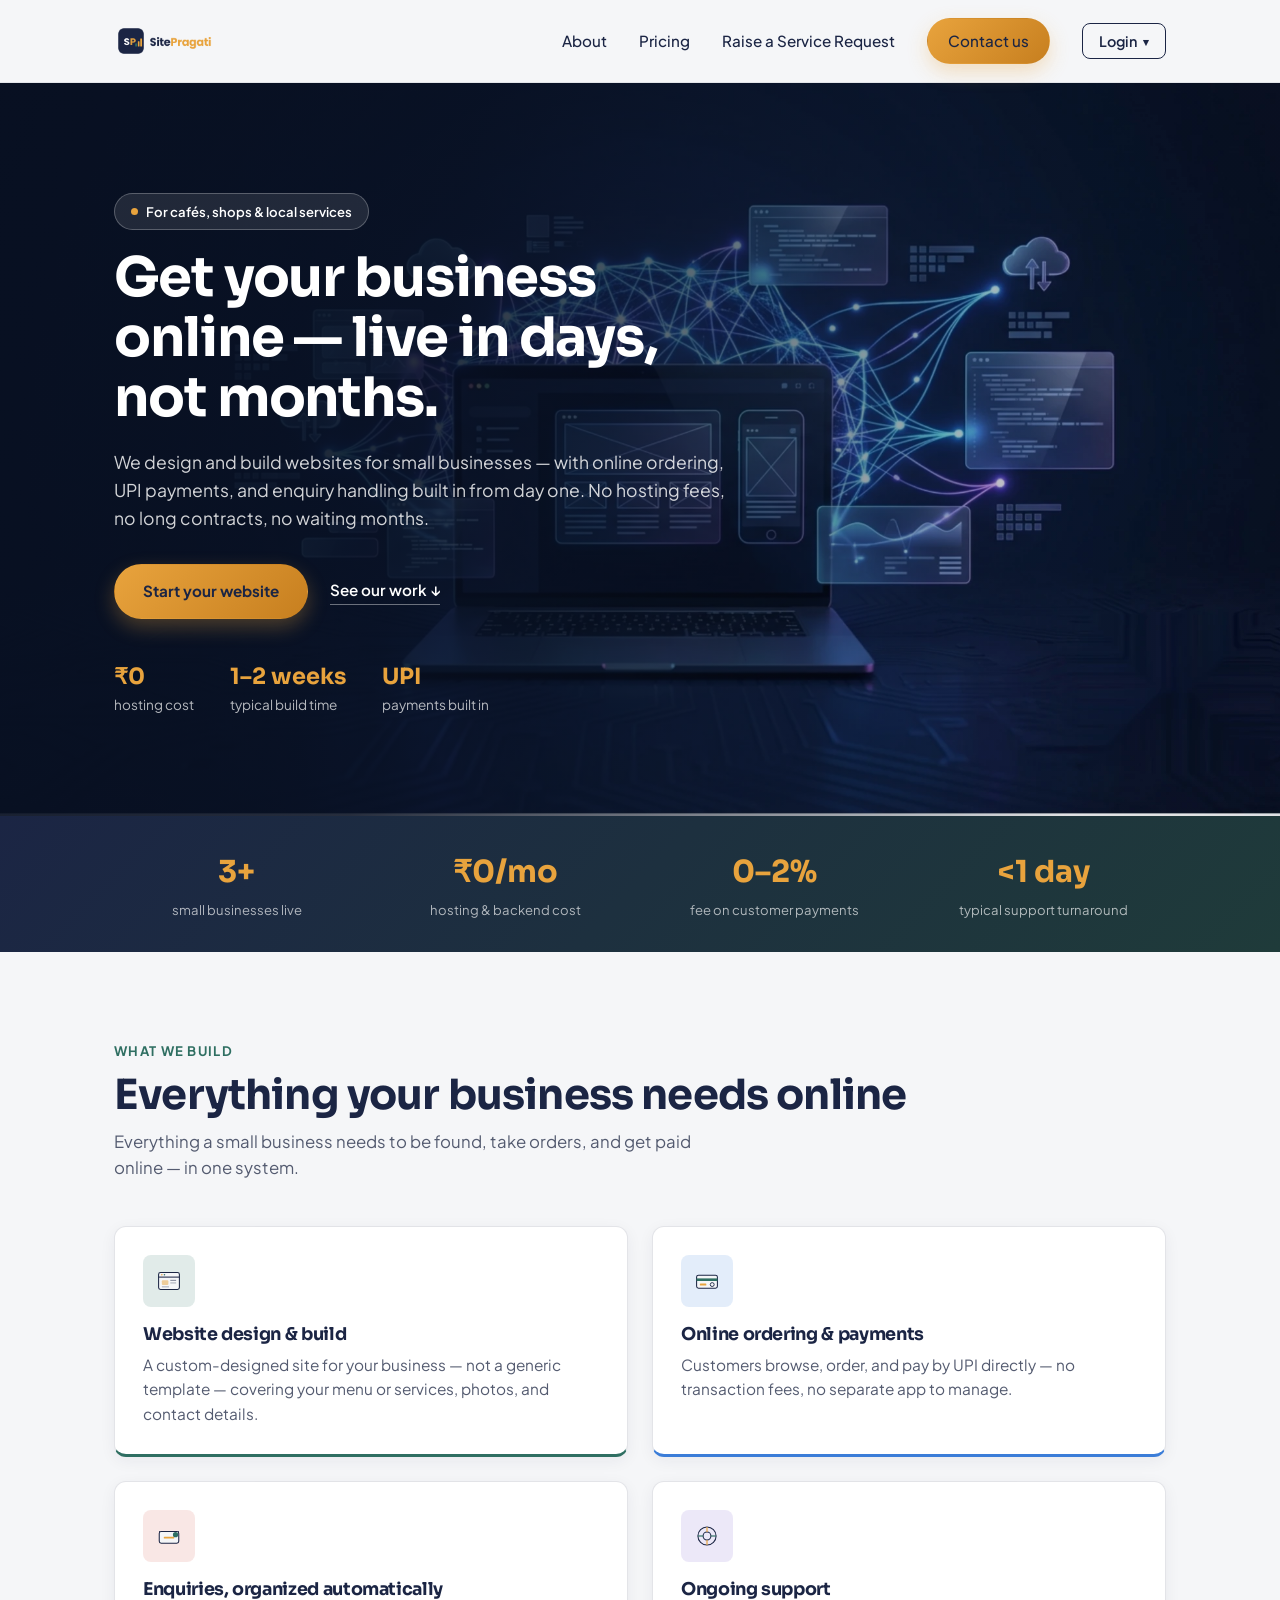
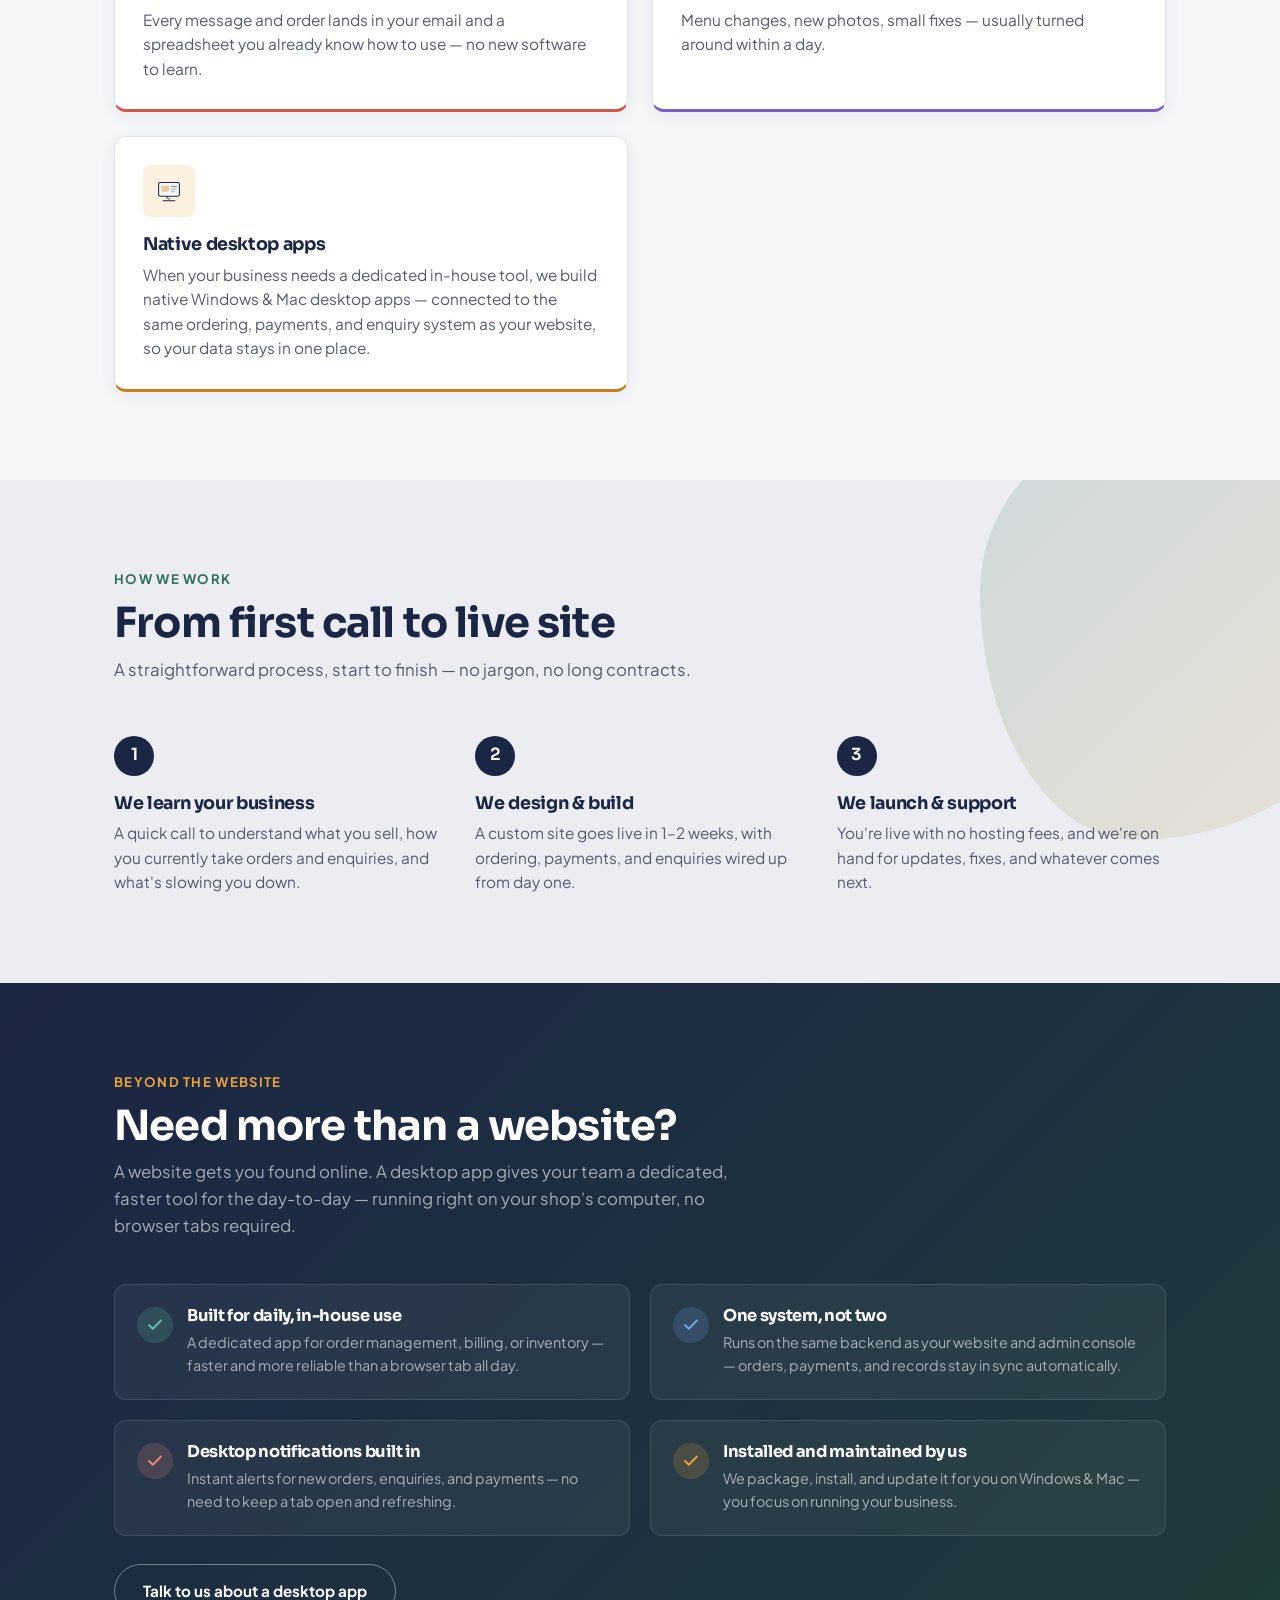
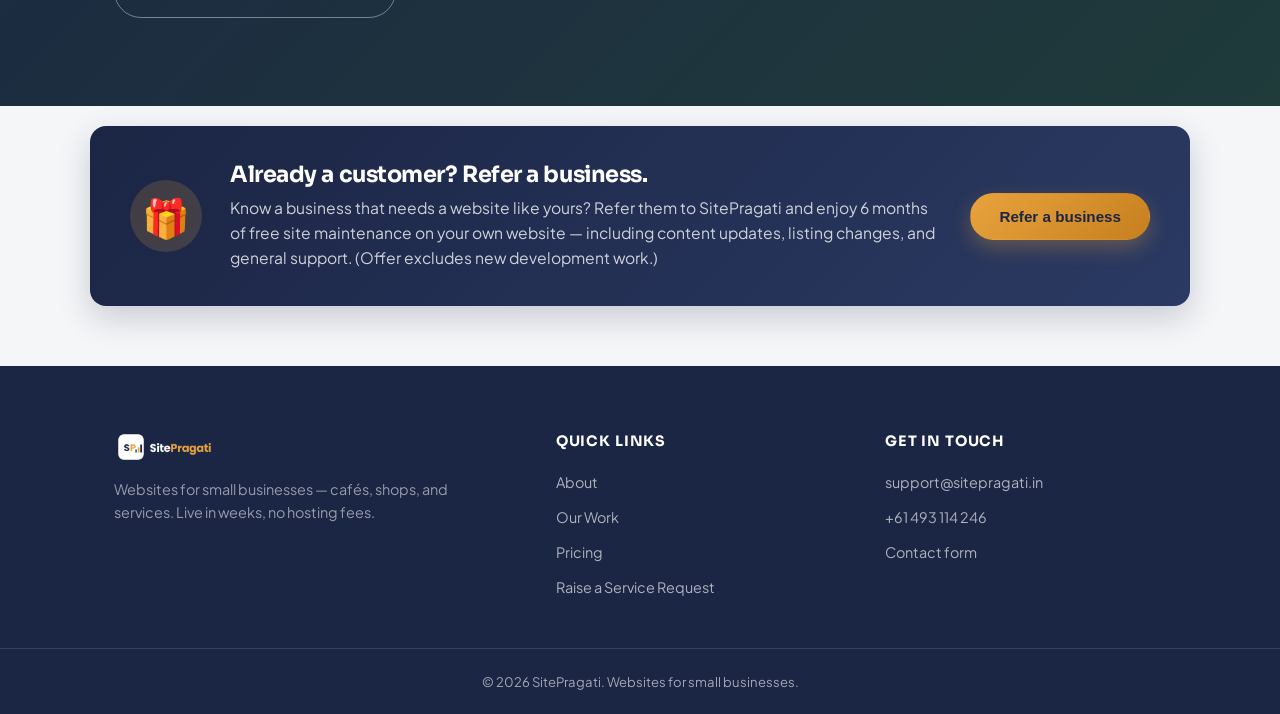
==== index.html @ 1bda5ea8 "Remove floating proof badges from hero Keeps the hero focused on the headline, copy, and CTAs over t" ====
<!DOCTYPE html>
<html lang="en">
<head>
<meta charset="UTF-8">
<meta name="viewport" content="width=device-width, initial-scale=1.0">
<meta name="description" content="SitePragati builds affordable websites for small businesses — cafés, shops, and services — with online ordering, UPI payments, and enquiry handling built in from day one. No hosting fees, live in weeks.">
<link rel="canonical" href="https://sitepragati.in/">
<title>SitePragati — Websites for small businesses, live in weeks</title>
<link rel="icon" href="favicon.ico" sizes="any">
<link rel="icon" type="image/png" href="images/favicon-32.png" sizes="32x32">
<link rel="apple-touch-icon" href="images/apple-touch-icon.png">
<link rel="preconnect" href="https://fonts.googleapis.com">
<link rel="preconnect" href="https://fonts.gstatic.com" crossorigin>
<link href="https://fonts.googleapis.com/css2?family=Sora:wght@500;600;700&family=Plus+Jakarta+Sans:wght@400;500;600;700&display=swap" rel="stylesheet">
<link rel="stylesheet" href="style.css">
</head>
<body>

<a href="#main" class="skip-link">Skip to content</a>

<header>
  <nav class="nav">
    <a href="/" class="brand"><img src="images/logo-horizontal-color.png" alt="SitePragati" class="brand-logo"></a>
    <button class="nav-toggle" id="navToggle" aria-label="Open menu" aria-expanded="false">&#9776;</button>
    <ul class="nav-links" id="navLinks">
      <li><a href="/">About</a></li>
      <li><a href="pricing.html">Pricing</a></li>
      <li><a href="raise-request.html">Raise a Service Request</a></li>
      <li><a href="contact.html" class="btn btn-primary btn-small">Contact us</a></li>
      <li class="login-dropdown">
        <button type="button" class="login-dropdown-btn" id="loginDropdownBtn" aria-haspopup="true" aria-expanded="false">
          Login <span class="caret">&#9662;</span>
        </button>
        <div class="login-dropdown-menu" id="loginDropdownMenu" hidden>
          <a href="portal.html?role=customer">Customer Login</a>
          <a href="portal.html?role=admin">Admin Login</a>
        </div>
      </li>
    </ul>
  </nav>
</header>

<main id="main">

  <section class="hero">
    <div class="hero-bg" aria-hidden="true">
      <img src="images/hero-visual.webp" alt="" width="2000" height="1125" fetchpriority="high">
    </div>
    <div class="wrap">
      <div class="hero-copy">
        <span class="hero-eyebrow"><span class="dot"></span> For cafés, shops &amp; local services</span>
        <h1>Get your business online — live in days, not months.</h1>
        <p>We design and build websites for small businesses — with online ordering, UPI payments, and enquiry handling built in from day one. No hosting fees, no long contracts, no waiting months.</p>
        <div class="hero-actions">
          <a href="contact.html" class="btn btn-primary">Start your website</a>
          <a href="#work" class="hero-link">See our work ↓</a>
        </div>
        <ul class="hero-facts">
          <li><strong>₹0</strong><span>hosting cost</span></li>
          <li><strong>1–2 weeks</strong><span>typical build time</span></li>
          <li><strong>UPI</strong><span>payments built in</span></li>
        </ul>
      </div>
    </div>
  </section>

  <section class="trust-strip">
    <div class="wrap">
      <div class="trust-item"><strong>3+</strong><span>small businesses live</span></div>
      <div class="trust-item"><strong>₹0/mo</strong><span>hosting &amp; backend cost</span></div>
      <div class="trust-item"><strong>0–2%</strong><span>fee on customer payments</span></div>
      <div class="trust-item"><strong>&lt;1 day</strong><span>typical support turnaround</span></div>
    </div>
  </section>

  <section class="services">
    <div class="wrap">
      <span class="page-eyebrow">What we build</span>
      <h2>Everything your business needs online</h2>
      <p class="section-lead">Everything a small business needs to be found, take orders, and get paid online — in one system.</p>
      <div class="feature-grid">
        <div class="feature-card accent-teal">
          <div class="icon-badge"><img src="images/icon-design.svg" alt="" aria-hidden="true"></div>
          <h3>Website design &amp; build</h3>
          <p>A custom-designed site for your business — not a generic template — covering your menu or services, photos, and contact details.</p>
        </div>
        <div class="feature-card accent-blue">
          <div class="icon-badge"><img src="images/icon-payment.svg" alt="" aria-hidden="true"></div>
          <h3>Online ordering &amp; payments</h3>
          <p>Customers browse, order, and pay by UPI directly — no transaction fees, no separate app to manage.</p>
        </div>
        <div class="feature-card accent-coral">
          <div class="icon-badge"><img src="images/icon-inbox.svg" alt="" aria-hidden="true"></div>
          <h3>Enquiries, organized automatically</h3>
          <p>Every message and order lands in your email and a spreadsheet you already know how to use — no new software to learn.</p>
        </div>
        <div class="feature-card accent-violet">
          <div class="icon-badge"><img src="images/icon-support.svg" alt="" aria-hidden="true"></div>
          <h3>Ongoing support</h3>
          <p>Menu changes, new photos, small fixes — usually turned around within a day.</p>
        </div>
        <div class="feature-card accent-amber">
          <div class="icon-badge"><img src="images/icon-app.svg" alt="" aria-hidden="true"></div>
          <h3>Native desktop apps</h3>
          <p>When your business needs a dedicated in-house tool, we build native Windows &amp; Mac desktop apps — connected to the same ordering, payments, and enquiry system as your website, so your data stays in one place.</p>
        </div>
      </div>
    </div>
  </section>

  <section id="work" class="case-studies">
    <div class="blob-decoration" style="width:380px; height:380px; bottom:-100px; left:-140px;"></div>
    <div class="wrap">
      <span class="page-eyebrow">Our work</span>
      <h2>Real businesses, already live</h2>
      <p class="section-lead">A few of the small businesses we've built and launched — see what they got, and what it cost to run.</p>
      <div class="case-grid" id="caseStudyGrid">
        <p class="case-empty">Loading…</p>
      </div>
    </div>
  </section>

  <section class="steps-section">
    <div class="blob-decoration" style="width:420px; height:420px; top:-60px; right:-120px;"></div>
    <div class="wrap">
      <span class="page-eyebrow">How we work</span>
      <h2>From first call to live site</h2>
      <p class="section-lead">A straightforward process, start to finish — no jargon, no long contracts.</p>
      <div class="steps">
        <div class="step">
          <h3>We learn your business</h3>
          <p>A quick call to understand what you sell, how you currently take orders and enquiries, and what's slowing you down.</p>
        </div>
        <div class="step">
          <h3>We design &amp; build</h3>
          <p>A custom site goes live in 1–2 weeks, with ordering, payments, and enquiries wired up from day one.</p>
        </div>
        <div class="step">
          <h3>We launch &amp; support</h3>
          <p>You're live with no hosting fees, and we're on hand for updates, fixes, and whatever comes next.</p>
        </div>
      </div>
    </div>
  </section>

  <section class="app-dev-section dark-panel">
    <div class="wrap">
      <span class="page-eyebrow">Beyond the website</span>
      <h2>Need more than a website?</h2>
      <p class="section-lead">A website gets you found online. A desktop app gives your team a dedicated, faster tool for the day-to-day — running right on your shop's computer, no browser tabs required.</p>
      <div class="check-grid">
        <div class="check-card accent-teal">
          <div class="check-card-icon">
            <svg viewBox="0 0 24 24" fill="none" stroke="currentColor" stroke-width="2.5" stroke-linecap="round" stroke-linejoin="round"><polyline points="20 6 9 17 4 12"/></svg>
          </div>
          <div>
            <h3>Built for daily, in-house use</h3>
            <p>A dedicated app for order management, billing, or inventory — faster and more reliable than a browser tab all day.</p>
          </div>
        </div>
        <div class="check-card accent-blue">
          <div class="check-card-icon">
            <svg viewBox="0 0 24 24" fill="none" stroke="currentColor" stroke-width="2.5" stroke-linecap="round" stroke-linejoin="round"><polyline points="20 6 9 17 4 12"/></svg>
          </div>
          <div>
            <h3>One system, not two</h3>
            <p>Runs on the same backend as your website and admin console — orders, payments, and records stay in sync automatically.</p>
          </div>
        </div>
        <div class="check-card accent-coral">
          <div class="check-card-icon">
            <svg viewBox="0 0 24 24" fill="none" stroke="currentColor" stroke-width="2.5" stroke-linecap="round" stroke-linejoin="round"><polyline points="20 6 9 17 4 12"/></svg>
          </div>
          <div>
            <h3>Desktop notifications built in</h3>
            <p>Instant alerts for new orders, enquiries, and payments — no need to keep a tab open and refreshing.</p>
          </div>
        </div>
        <div class="check-card">
          <div class="check-card-icon">
            <svg viewBox="0 0 24 24" fill="none" stroke="currentColor" stroke-width="2.5" stroke-linecap="round" stroke-linejoin="round"><polyline points="20 6 9 17 4 12"/></svg>
          </div>
          <div>
            <h3>Installed and maintained by us</h3>
            <p>We package, install, and update it for you on Windows &amp; Mac — you focus on running your business.</p>
          </div>
        </div>
      </div>
      <a href="contact.html" class="btn btn-outline">Talk to us about a desktop app</a>
    </div>
  </section>

  <section id="referral" class="referral-section">
    <div class="wrap referral-card">
      <div class="referral-card-icon">🎁</div>
      <div class="referral-card-text">
        <h2>Already a customer? Refer a business.</h2>
        <p>Know a business that needs a website like yours? Refer them to SitePragati and enjoy 6 months of free site maintenance on your own website — including content updates, listing changes, and general support. (Offer excludes new development work.)</p>
      </div>
      <button type="button" id="referBusinessBtn" class="btn btn-primary">Refer a business</button>
    </div>
  </section>

</main>

<footer class="site-footer">
  <div class="wrap footer-grid">
    <div class="footer-brand">
      <p class="brand footer-logo"><img src="images/logo-horizontal-reversed.png" alt="SitePragati" class="brand-logo"></p>
      <p class="footer-tagline">Websites for small businesses — cafés, shops, and services. Live in weeks, no hosting fees.</p>
    </div>
    <div class="footer-col">
      <h4>Quick links</h4>
      <ul>
        <li><a href="/">About</a></li>
        <li><a href="/#work">Our Work</a></li>
        <li><a href="pricing.html">Pricing</a></li>
        <li><a href="raise-request.html">Raise a Service Request</a></li>
      </ul>
    </div>
    <div class="footer-col">
      <h4>Get in touch</h4>
      <ul>
        <li><a href="mailto:support@sitepragati.in">support@sitepragati.in</a></li>
        <li><a href="tel:+61493114246">+61 493 114 246</a></li>
        <li><a href="contact.html">Contact form</a></li>
      </ul>
    </div>
  </div>
  <div class="footer-bottom">
    <p>&copy; <span id="year"></span> SitePragati. Websites for small businesses.</p>
  </div>
</footer>

<script src="common.js"></script>
<script src="index.js"></script>
</body>
</html>
---- style.css ----
:root{
  --navy: #1B2544;
  --navy-soft: #2B3A63;
  --amber: #E8A33D;
  --amber-dark: #C77F1F;
  --teal: #2F6F62;
  --blue: #3B7DD8;
  --coral: #D1574B;
  --violet: #7B5EC9;
  --paper: #F5F6F8;
  --paper-dim: #EBEDF2;
  --slate: #545B70;
  --white: #FFFFFF;
  --radius-sm: 8px;
  --radius-md: 12px;
  --radius-lg: 16px;
  --radius-pill: 999px;
  --shadow-card: 0 4px 16px rgba(27,37,68,0.06);
  --gradient-dark: linear-gradient(135deg, var(--navy) 0%, #1F3B3A 100%);
}
*{box-sizing:border-box; margin:0; padding:0;}
html{scroll-behavior:smooth;}
body{
  font-family:'Plus Jakarta Sans', sans-serif;
  background:var(--paper);
  color:var(--navy);
  line-height:1.6;
  font-size:16px;
}
h1,h2,h3{
  font-family:'Sora', sans-serif;
  color:var(--navy);
  font-weight:700;
  line-height:1.1;
  letter-spacing:-0.02em;
}
a{color:inherit; text-decoration:none;}
img{max-width:100%; display:block;}
.wrap{max-width:1100px; margin:0 auto; padding:0 24px;}

.skip-link{
  position:absolute; left:-999px; top:0; background:var(--amber); color:var(--navy);
  padding:10px 16px; z-index:200; font-weight:600;
}
.skip-link:focus{left:16px; top:16px;}
:focus-visible{outline:3px solid var(--amber); outline-offset:2px;}

/* ===== Header ===== */
header{
  position:sticky; top:0; z-index:100;
  background:rgba(245,246,248,0.92);
  backdrop-filter:blur(8px);
  border-bottom:1px solid rgba(27,37,68,0.08);
}
.nav{
  display:flex; align-items:center; justify-content:space-between;
  padding:18px 24px; max-width:1100px; margin:0 auto;
}
.brand{display:flex; align-items:center;}
.brand-logo{height:34px; width:auto; display:block;}
.nav-links{display:flex; align-items:center; gap:32px; list-style:none;}
.nav-links a{font-size:0.95rem; font-weight:500; color:var(--navy);}
.nav-links a:not(.btn):hover{color:var(--teal);}

.login-dropdown{position:relative;}
.login-dropdown-btn{
  background:none; border:1.5px solid var(--navy); color:var(--navy);
  font-family:inherit; font-size:0.9rem; font-weight:600;
  padding:8px 16px; border-radius:var(--radius-sm); cursor:pointer;
  display:flex; align-items:center; gap:6px;
}
.login-dropdown-btn:hover{background:rgba(27,37,68,0.06);}
.login-dropdown-btn .caret{font-size:0.7rem;}
.login-dropdown-menu{
  position:absolute; top:calc(100% + 8px); right:0; z-index:50;
  background:var(--white); border:1px solid rgba(27,37,68,0.12);
  border-radius:var(--radius-sm); box-shadow:0 10px 30px rgba(27,37,68,0.15);
  min-width:170px; overflow:hidden;
}
.login-dropdown-menu a{
  display:block; padding:12px 16px; font-size:0.9rem; font-weight:500;
  color:var(--navy); border-bottom:1px solid rgba(27,37,68,0.08);
}
.login-dropdown-menu a:last-child{border-bottom:none;}
.login-dropdown-menu a:hover{background:var(--paper-dim); color:var(--teal);}

@media (max-width:800px){
  .login-dropdown{width:100%;}
  .login-dropdown-btn{width:100%; justify-content:space-between; padding:14px 24px; border:none; border-radius:0;}
  .login-dropdown-menu{position:static; box-shadow:none; border:none; border-top:1px solid rgba(27,37,68,0.08); border-radius:0;}
}
.nav-toggle{display:none; background:none; border:none; font-size:1.6rem; color:var(--navy); cursor:pointer;}

@media (max-width:800px){
  .nav-links{
    position:absolute; top:100%; left:0; right:0;
    background:var(--paper);
    flex-direction:column; align-items:flex-start; gap:0;
    border-bottom:1px solid rgba(27,37,68,0.08);
    max-height:0; overflow:hidden; transition:max-height 0.25s ease;
  }
  .nav-links.open{max-height:80vh; overflow-y:auto;}
  .nav-links li{width:100%;}
  .nav-links a{display:block; padding:16px 24px; width:100%; border-bottom:1px solid rgba(27,37,68,0.06);}
  .nav-toggle{display:block;}
}

/* ===== Buttons ===== */
.btn{
  display:inline-flex; align-items:center; gap:8px; padding:14px 28px; border-radius:var(--radius-pill);
  font-weight:700; font-size:0.95rem; cursor:pointer; border:1.5px solid transparent;
  transition:transform 0.15s ease, background 0.15s ease, box-shadow 0.15s ease;
}
.btn-primary{background:linear-gradient(135deg, var(--amber) 0%, var(--amber-dark) 100%); color:var(--navy); box-shadow:0 8px 20px rgba(232,163,61,0.3);}
.btn-primary:hover{transform:translateY(-2px); box-shadow:0 12px 26px rgba(232,163,61,0.4);}
.btn-outline{border-color:var(--navy); color:var(--navy);}
.btn-outline:hover{background:rgba(27,37,68,0.06);}
.btn-small{padding:10px 20px; font-size:0.88rem;}

section{padding:88px 0;}
h2{font-size:clamp(1.9rem, 3.6vw, 2.6rem); margin-bottom:10px;}
.section-lead{color:var(--slate); font-size:1.05rem; max-width:52ch; margin-bottom:44px;}
/* Standalone page title (About/Pricing/Contact) — an <h1>, sized to match h2 */
.page-title{font-size:clamp(1.9rem, 3.6vw, 2.6rem); margin-bottom:10px;}
.page-eyebrow{
  display:block; color:var(--teal); font-weight:700; font-size:0.82rem;
  text-transform:uppercase; letter-spacing:0.1em; margin-bottom:12px;
}

/* A soft, organic blob shape used as a decorative background accent
   behind section visuals — inspired by the reference site's cutout
   photography treatment, without needing real stock photography. */
.blob-decoration{
  position:absolute; z-index:0; border-radius:42% 58% 63% 37% / 41% 44% 56% 59%;
  background:linear-gradient(135deg, rgba(47,111,98,0.16) 0%, rgba(232,163,61,0.16) 100%);
  pointer-events:none;
}

/* ===== Hero: full-bleed image with copy overlaid at left ===== */
.hero{
  position:relative; overflow:hidden; min-height:660px;
  display:flex; align-items:center; padding:110px 0 100px;
}
.hero-bg{position:absolute; inset:0; z-index:0;}
.hero-bg img{width:100%; height:100%; object-fit:cover; object-position:center; display:block;}
.hero-bg::after{
  content:''; position:absolute; inset:0;
  background:linear-gradient(100deg, rgba(8,16,34,0.95) 0%, rgba(8,16,34,0.88) 34%, rgba(8,16,34,0.5) 60%, rgba(8,16,34,0.12) 85%);
}
.hero .wrap{position:relative; z-index:1; width:100%;}
.hero-copy{max-width:620px;}
.hero-eyebrow{
  display:inline-flex; align-items:center; gap:8px; background:rgba(255,255,255,0.1);
  border:1px solid rgba(255,255,255,0.25); border-radius:999px; padding:7px 16px;
  font-size:0.82rem; font-weight:600; color:#fff; margin-bottom:18px;
}
.hero-eyebrow .dot{width:7px; height:7px; border-radius:50%; background:var(--amber); flex-shrink:0;}
.hero-copy h1{font-size:clamp(2.3rem, 4.8vw, 3.4rem); max-width:17ch; margin-bottom:20px; color:#fff;}
.hero-copy p{color:rgba(255,255,255,0.82); font-size:1.1rem; max-width:48ch; margin-bottom:32px;}
.hero-actions{display:flex; align-items:center; gap:22px; flex-wrap:wrap; margin-bottom:40px;}
.hero-link{font-weight:600; font-size:0.95rem; color:#fff; border-bottom:1.5px solid rgba(255,255,255,0.4); padding-bottom:2px;}
.hero-link:hover{color:var(--amber); border-color:var(--amber);}
.hero-facts{display:flex; gap:36px; list-style:none; flex-wrap:wrap;}
.hero-facts li{display:flex; flex-direction:column;}
.hero-facts strong{font-family:'Sora', sans-serif; font-size:1.4rem; color:var(--amber);}
.hero-facts span{font-size:0.85rem; color:rgba(255,255,255,0.7);}

@media (max-width:860px){
  .hero{min-height:540px; padding:72px 0 56px; align-items:flex-end;}
  .hero-bg::after{background:linear-gradient(180deg, rgba(8,16,34,0.35) 0%, rgba(8,16,34,0.75) 55%, rgba(8,16,34,0.95) 100%);}
}

/* ===== Trust strip ===== */
.trust-strip{background:var(--gradient-dark); padding:32px 0;}
.trust-strip .wrap{
  display:flex; justify-content:space-between; flex-wrap:wrap; gap:24px;
}
.trust-item{display:flex; flex-direction:column; align-items:center; text-align:center; flex:1; min-width:140px;}
.trust-item strong{font-family:'Sora', sans-serif; font-size:1.9rem; font-weight:700; color:var(--amber);}
.trust-item span{font-size:0.82rem; color:rgba(255,255,255,0.65); margin-top:2px;}

.feature-grid{display:grid; grid-template-columns:1fr 1fr; gap:24px;}
.feature-card{
  border:1px solid rgba(27,37,68,0.12); border-bottom:3px solid var(--accent, var(--amber));
  border-radius:var(--radius-md);
  padding:28px; background:var(--white); box-shadow:var(--shadow-card);
  transition:transform 0.2s ease, box-shadow 0.2s ease;
}
.feature-card:hover{transform:translateY(-4px); box-shadow:0 12px 28px rgba(27,37,68,0.12);}
.icon-badge{
  display:flex; align-items:center; justify-content:center; width:52px; height:52px;
  border-radius:var(--radius-sm); background:var(--accent-soft, rgba(232,163,61,0.14));
  color:var(--accent, var(--amber-dark)); margin-bottom:18px;
}
.feature-card img{width:26px; height:26px;}
.feature-card h3{font-size:1.1rem; margin-bottom:8px;}
.feature-card p{color:var(--slate); font-size:0.96rem;}
/* Accent variants — each service card gets its own color, not one
   repeated brand color, echoing the reference's colorful card grid. */
.feature-card.accent-teal{--accent:var(--teal); --accent-soft:rgba(47,111,98,0.14);}
.feature-card.accent-blue{--accent:var(--blue); --accent-soft:rgba(59,125,216,0.14);}
.feature-card.accent-coral{--accent:var(--coral); --accent-soft:rgba(209,87,75,0.14);}
.feature-card.accent-violet{--accent:var(--violet); --accent-soft:rgba(123,94,201,0.14);}
.feature-card.accent-amber{--accent:var(--amber-dark); --accent-soft:rgba(232,163,61,0.16);}
.feature-card-check{
  display:flex; align-items:center; justify-content:center;
  width:32px; height:32px; border-radius:50%; margin-bottom:16px;
  background:rgba(47,111,98,0.12); color:var(--teal);
}
.feature-card-check svg{width:18px; height:18px;}

.steps{display:grid; grid-template-columns:repeat(3, 1fr); gap:32px; counter-reset:step;}
.step{position:relative; padding-top:8px;}
.step::before{
  counter-increment:step; content:counter(step);
  display:flex; align-items:center; justify-content:center;
  width:40px; height:40px; border-radius:50%; margin-bottom:18px;
  background:var(--navy); color:var(--white);
  font-family:'Sora', sans-serif; font-weight:600; font-size:1.05rem;
}
.step h3{font-size:1.1rem; margin-bottom:8px;}
.step p{color:var(--slate); font-size:0.96rem;}

.steps-section{background:var(--paper-dim); position:relative; overflow:hidden;}
.steps-section .wrap{position:relative; z-index:1;}

/* ===== Our Work (case studies, pulled live from /api/case-studies) ===== */
.case-studies{position:relative; overflow:hidden;}
.case-studies .wrap{position:relative; z-index:1;}
.case-grid{display:grid; grid-template-columns:repeat(3, 1fr); gap:24px;}
.case-card{
  display:flex; flex-direction:column; border:1px solid rgba(27,37,68,0.12);
  border-radius:var(--radius-md); background:var(--white); box-shadow:var(--shadow-card);
  padding:26px; overflow:hidden; transition:transform 0.2s ease, box-shadow 0.2s ease;
}
.case-card:hover{transform:translateY(-4px); box-shadow:0 12px 28px rgba(27,37,68,0.12);}
.case-card-chrome{
  display:flex; align-items:center; gap:6px; margin:-26px -26px 18px; padding:12px 16px;
  background:var(--paper-dim); border-radius:var(--radius-md) var(--radius-md) 0 0;
}
.case-card-chrome span{width:8px; height:8px; border-radius:50%; background:rgba(27,37,68,0.15);}
.case-card-chrome span:nth-child(1){background:#E8A33D;}
.case-card-chrome span:nth-child(2){background:#2F6F62;}
.case-card-chrome-pill{
  flex-grow:1; margin-left:6px; background:var(--white); border-radius:6px;
  padding:4px 10px; font-size:0.72rem; color:var(--slate); white-space:nowrap;
  overflow:hidden; text-overflow:ellipsis;
}
.case-category{
  display:inline-block; align-self:flex-start; background:rgba(47,111,98,0.12); color:var(--teal);
  font-size:0.72rem; font-weight:600; text-transform:uppercase; letter-spacing:0.04em;
  padding:5px 11px; border-radius:999px; margin-bottom:14px;
}
.case-card h3{font-size:1.15rem; margin-bottom:8px;}
.case-card p{color:var(--slate); font-size:0.92rem; margin-bottom:18px; flex-grow:1;}
.case-stats{display:grid; grid-template-columns:repeat(3, 1fr); gap:12px 10px; padding-top:16px; border-top:1px solid rgba(27,37,68,0.08); margin-bottom:16px;}
.case-stat{display:flex; flex-direction:column;}
.case-stat strong{font-family:'Sora', sans-serif; font-size:1.05rem; color:var(--navy);}
.case-stat span{font-size:0.72rem; color:var(--slate); max-width:14ch;}
.case-link{font-weight:600; font-size:0.9rem; color:var(--teal); align-self:flex-start;}
.case-link:hover{color:var(--amber-dark);}
.case-empty{color:var(--slate);}

@media (max-width:900px){
  .case-grid{grid-template-columns:1fr;}
}

/* ===== Dark panel section (visual rhythm break) ===== */
.dark-panel{background:var(--gradient-dark); color:rgba(255,255,255,0.8); position:relative; overflow:hidden;}
.dark-panel h2{color:var(--white);}
.dark-panel .page-eyebrow{color:var(--amber);}
.dark-panel .section-lead{color:rgba(255,255,255,0.6);}
.check-grid{display:grid; grid-template-columns:1fr 1fr; gap:20px; margin-bottom:28px;}
.check-card{
  display:flex; gap:14px; background:rgba(255,255,255,0.05); border:1px solid rgba(255,255,255,0.1);
  border-radius:var(--radius-md); padding:22px;
}
.check-card-icon{
  display:flex; align-items:center; justify-content:center; flex-shrink:0;
  width:36px; height:36px; border-radius:50%; background:var(--accent-soft, rgba(232,163,61,0.18)); color:var(--accent, var(--amber));
}
.check-card-icon svg{width:18px; height:18px;}
.check-card h3{font-size:1.02rem; margin-bottom:6px; color:var(--white);}
.check-card p{color:rgba(255,255,255,0.6); font-size:0.9rem; margin:0;}
.check-card.accent-blue{--accent:#6FA3EB; --accent-soft:rgba(111,163,235,0.18);}
.check-card.accent-teal{--accent:#5FBFA8; --accent-soft:rgba(95,191,168,0.18);}
.check-card.accent-coral{--accent:#E8877D; --accent-soft:rgba(232,135,125,0.18);}
.dark-panel .btn-outline{border-color:rgba(255,255,255,0.4); color:var(--white);}
.dark-panel .btn-outline:hover{background:rgba(255,255,255,0.1);}

@media (max-width:860px){
  .feature-grid{grid-template-columns:1fr;}
  .steps{grid-template-columns:1fr; gap:28px;}
  .check-grid{grid-template-columns:1fr;}
}

/* ===== Pricing ===== */
.price-grid{display:grid; grid-template-columns:1fr 1fr 1fr; gap:24px; align-items:stretch; margin-bottom:40px;}
.price-grid > *{min-width:0;}
.price-card{
  border:1px solid rgba(27,37,68,0.15); border-radius:var(--radius-md);
  padding:32px 28px; display:flex; flex-direction:column;
  background:var(--white); box-shadow:var(--shadow-card);
  transition:transform 0.2s ease, box-shadow 0.2s ease;
}
.price-card:hover{transform:translateY(-4px); box-shadow:0 12px 28px rgba(27,37,68,0.12);}
.price-card-featured{
  border:2px solid var(--amber);
  background:var(--navy);
  position:relative;
}
.price-card-featured h3, .price-card-featured .price-amount{color:var(--white);}
.price-card-featured .price-note{color:rgba(255,255,255,0.6);}
.price-card-featured ul li{color:rgba(255,255,255,0.85); border-top-color:rgba(255,255,255,0.15);}
.price-badge{
  color:var(--amber); font-weight:600; font-size:0.78rem;
  text-transform:uppercase; letter-spacing:0.06em;
  margin-bottom:10px;
}
.price-card h3{font-size:1.2rem; margin-bottom:10px;}
.price-amount{font-family:'Sora', sans-serif; font-size:1.6rem; font-weight:700; color:var(--navy);}
.price-note{font-size:0.82rem; color:var(--slate); margin-bottom:20px;}
.price-card ul{list-style:none; flex-grow:1; margin-bottom:24px;}
.price-card ul li{
  font-size:0.92rem; color:var(--slate); padding:10px 0;
  border-top:1px solid rgba(27,37,68,0.08);
}
.price-card ul li:first-child{border-top:none;}
.price-cta{width:100%; text-align:center;}
.price-card-featured .btn-outline{border-color:var(--white); color:var(--white);}
.price-card-featured .btn-outline:hover{background:rgba(255,255,255,0.1);}

.care-plan{
  display:flex; justify-content:space-between; align-items:center; gap:32px;
  flex-wrap:wrap; padding:32px; border-radius:var(--radius-md);
  background:var(--paper-dim); border:1px dashed rgba(27,37,68,0.25);
}
.care-plan-copy{flex:1; min-width:260px;}
.care-plan-copy h3{font-size:1.1rem; margin-bottom:8px;}
.care-plan-copy h3 span{font-weight:400; color:var(--slate); font-size:0.9rem;}
.care-plan-copy p{color:var(--slate); max-width:52ch;}
.care-plan-price{text-align:right; flex-shrink:0;}
.care-plan-price .price-note{margin-bottom:14px;}

@media (max-width:900px){
  .price-grid{grid-template-columns:1fr;}
  .care-plan{flex-direction:column; align-items:flex-start; text-align:left;}
  .care-plan-price{text-align:left;}
}

/* ===== Referral ===== */
.referral-section{padding:20px 0 60px;}
.referral-card{
  display:flex; align-items:center; gap:28px; flex-wrap:wrap;
  background:linear-gradient(135deg, var(--navy) 0%, #2B3A63 100%);
  border-radius:var(--radius-lg); padding:36px 40px;
  box-shadow:0 12px 32px rgba(27,37,68,0.2);
}
.referral-card-icon{
  font-size:2.4rem; flex-shrink:0;
  background:rgba(232,163,61,0.18); width:72px; height:72px;
  border-radius:50%; display:flex; align-items:center; justify-content:center;
}
.referral-card-text{flex:1; min-width:260px;}
.referral-card-text h2{color:#FFFFFF; font-size:1.4rem; margin-bottom:8px;}
.referral-card-text p{color:rgba(255,255,255,0.78); font-size:0.98rem; line-height:1.6; margin:0;}
.referral-card .btn{flex-shrink:0;}

@media (max-width:700px){
  .referral-card{flex-direction:column; align-items:flex-start; text-align:left; padding:28px;}
  .referral-card .btn{width:100%; text-align:center;}
}

/* ===== Contact ===== */
.contact-grid{display:grid; grid-template-columns:0.9fr 1.1fr; gap:56px;}
.contact-grid > *{min-width:0;}
.contact-copy p{color:var(--slate); margin-bottom:28px; max-width:40ch;}
.contact-info dt{font-weight:600; font-size:0.85rem; color:var(--slate); margin-top:14px;}
.contact-info dt:first-child{margin-top:0;}
.contact-info dd{font-size:1.05rem;}

form{display:flex; flex-direction:column; gap:14px; background:var(--white); padding:32px; border-radius:var(--radius-md); border:1px solid rgba(27,37,68,0.1); box-shadow:var(--shadow-card);}
label{font-size:0.88rem; font-weight:600; color:var(--navy);}
input, select, textarea{
  padding:12px 14px; border:1px solid rgba(27,37,68,0.2); border-radius:var(--radius-sm);
  font-family:inherit; font-size:0.98rem; background:var(--paper); color:var(--navy);
}
input:focus, select:focus, textarea:focus{border-color:var(--teal);}
textarea{resize:vertical;}
form .btn{margin-top:6px; align-self:flex-start;}
.form-note{font-size:0.82rem; color:var(--slate);}

.mode-toggle{
  display:flex; gap:0; margin-bottom:20px;
  border:1px solid rgba(27,37,68,0.15); border-radius:var(--radius-sm); overflow:hidden;
}
.mode-toggle-btn{
  flex:1; padding:10px 0; background:var(--paper); border:none; cursor:pointer;
  font-family:inherit; font-size:0.9rem; font-weight:600; color:var(--slate);
}
.mode-toggle-btn.active{background:var(--navy); color:var(--white);}
.mode-toggle-btn:not(.active):hover{background:var(--paper-dim);}

.track-result{
  margin-top:4px; padding:20px 24px; background:var(--white);
  border:1px solid rgba(27,37,68,0.1); border-radius:var(--radius-md);
}
.track-result h3{font-size:1.05rem; margin-bottom:6px;}
.track-result p{color:var(--slate); font-size:0.9rem; margin-bottom:2px;}
.track-status-badge{
  display:inline-block; padding:4px 12px; border-radius:20px;
  font-size:0.82rem; font-weight:600; margin-top:10px;
}
.track-status-open{background:rgba(232,163,61,0.15); color:var(--amber-dark);}
.track-status-in-progress{background:rgba(47,111,98,0.15); color:var(--teal);}
.track-status-payment-pending{background:rgba(176,69,58,0.15); color:#B0453A;}
.track-status-payment-submitted{background:rgba(47,111,98,0.15); color:var(--teal);}
.track-status-payment-received{background:rgba(47,111,98,0.25); color:var(--teal); font-weight:700;}
.track-status-resolved{background:rgba(27,37,68,0.1); color:var(--navy);}
.track-status-closed{background:rgba(84,91,112,0.15); color:var(--slate);}

@media (max-width:860px){
  .contact-grid{grid-template-columns:1fr;}
}

.site-footer{
  background:var(--navy); color:rgba(255,255,255,0.6);
  padding:64px 0 0; font-size:0.9rem;
}
.footer-grid{
  display:grid; grid-template-columns:1.4fr 1fr 1fr; gap:48px;
  padding-bottom:48px;
}
.footer-brand .brand{margin-bottom:14px;}
.footer-tagline{color:rgba(255,255,255,0.55); max-width:34ch; line-height:1.6;}
.footer-col h4{
  font-family:'Sora', sans-serif; color:var(--white); font-size:0.9rem;
  text-transform:uppercase; letter-spacing:0.06em; margin-bottom:18px;
}
.footer-col ul{list-style:none; display:flex; flex-direction:column; gap:12px;}
.footer-col a{color:rgba(255,255,255,0.65); transition:color 0.15s ease;}
.footer-col a:hover{color:var(--amber);}
.footer-bottom{
  border-top:1px solid rgba(255,255,255,0.12);
  padding:22px 24px; text-align:center; font-size:0.82rem;
}

@media (max-width:800px){
  .footer-grid{grid-template-columns:1fr; gap:32px;}
}

@media (prefers-reduced-motion: reduce){
  html{scroll-behavior:auto;}
  *{transition:none !important;}
}
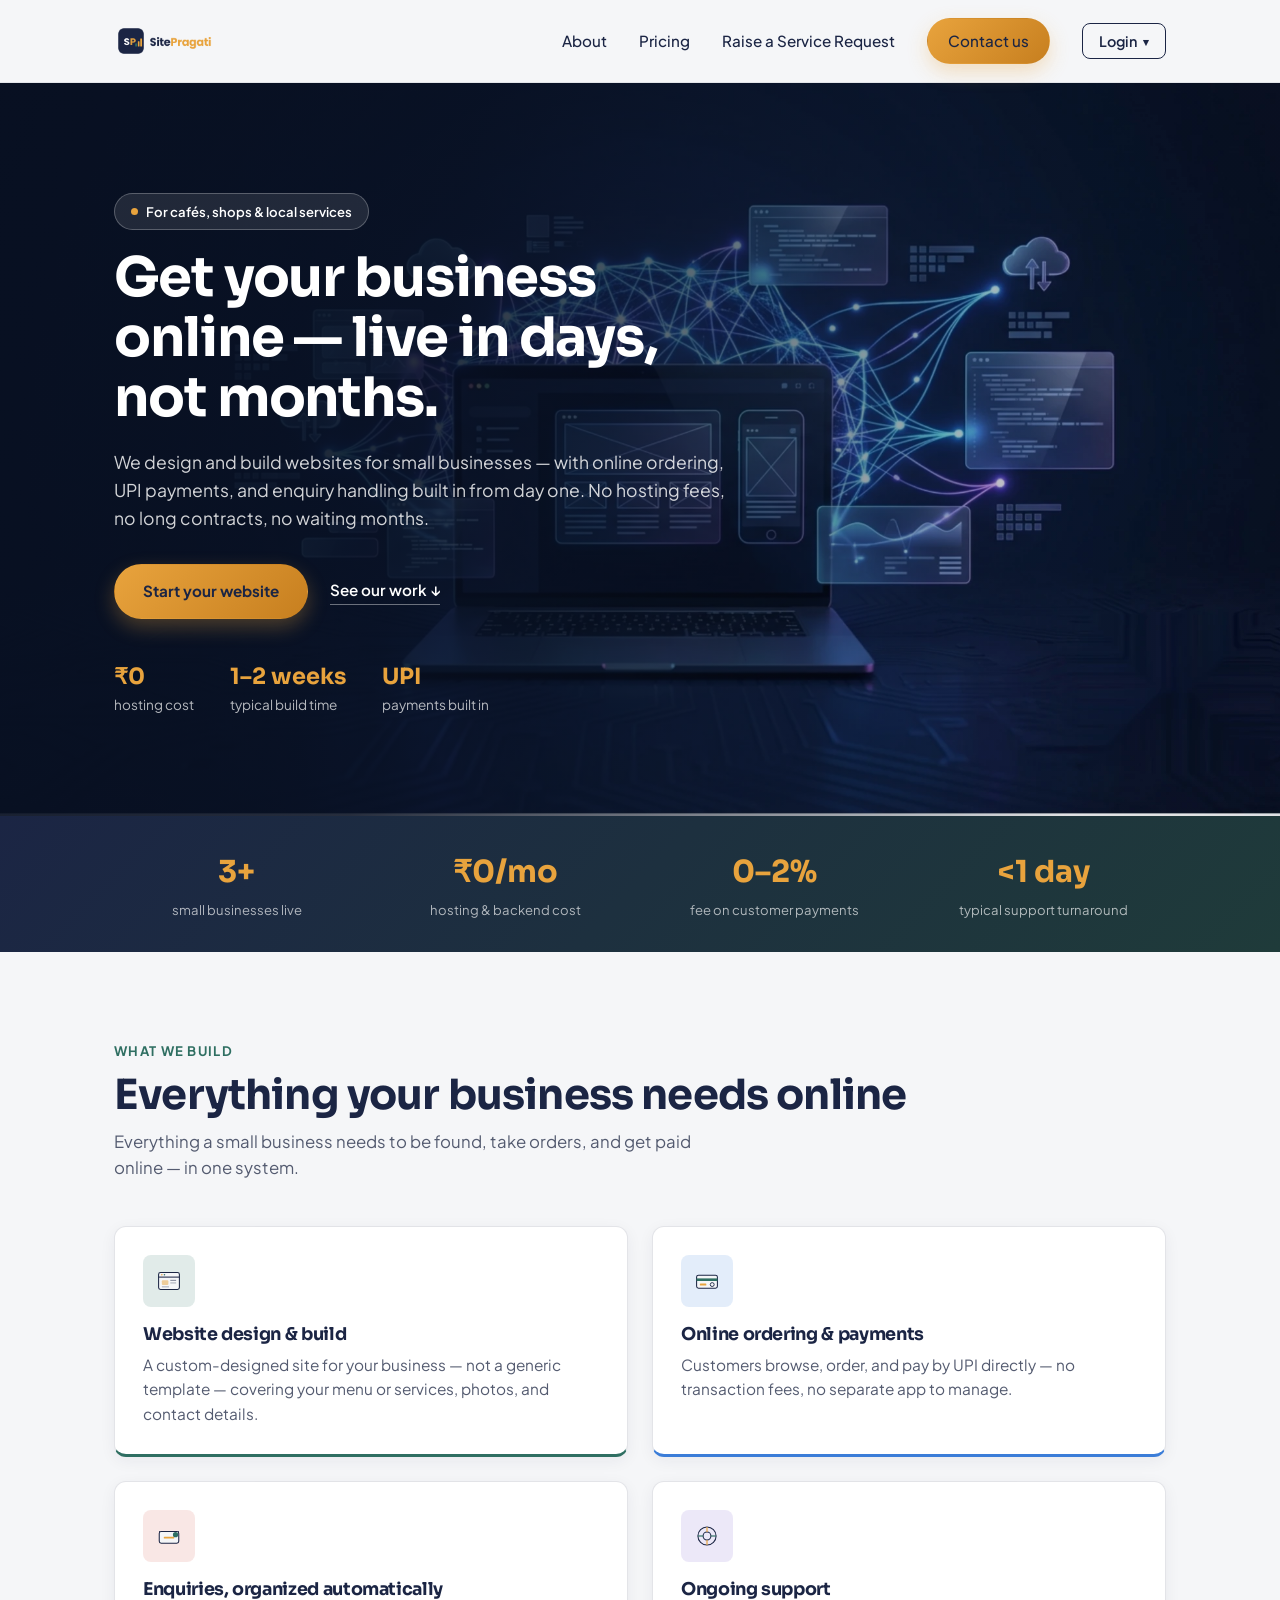
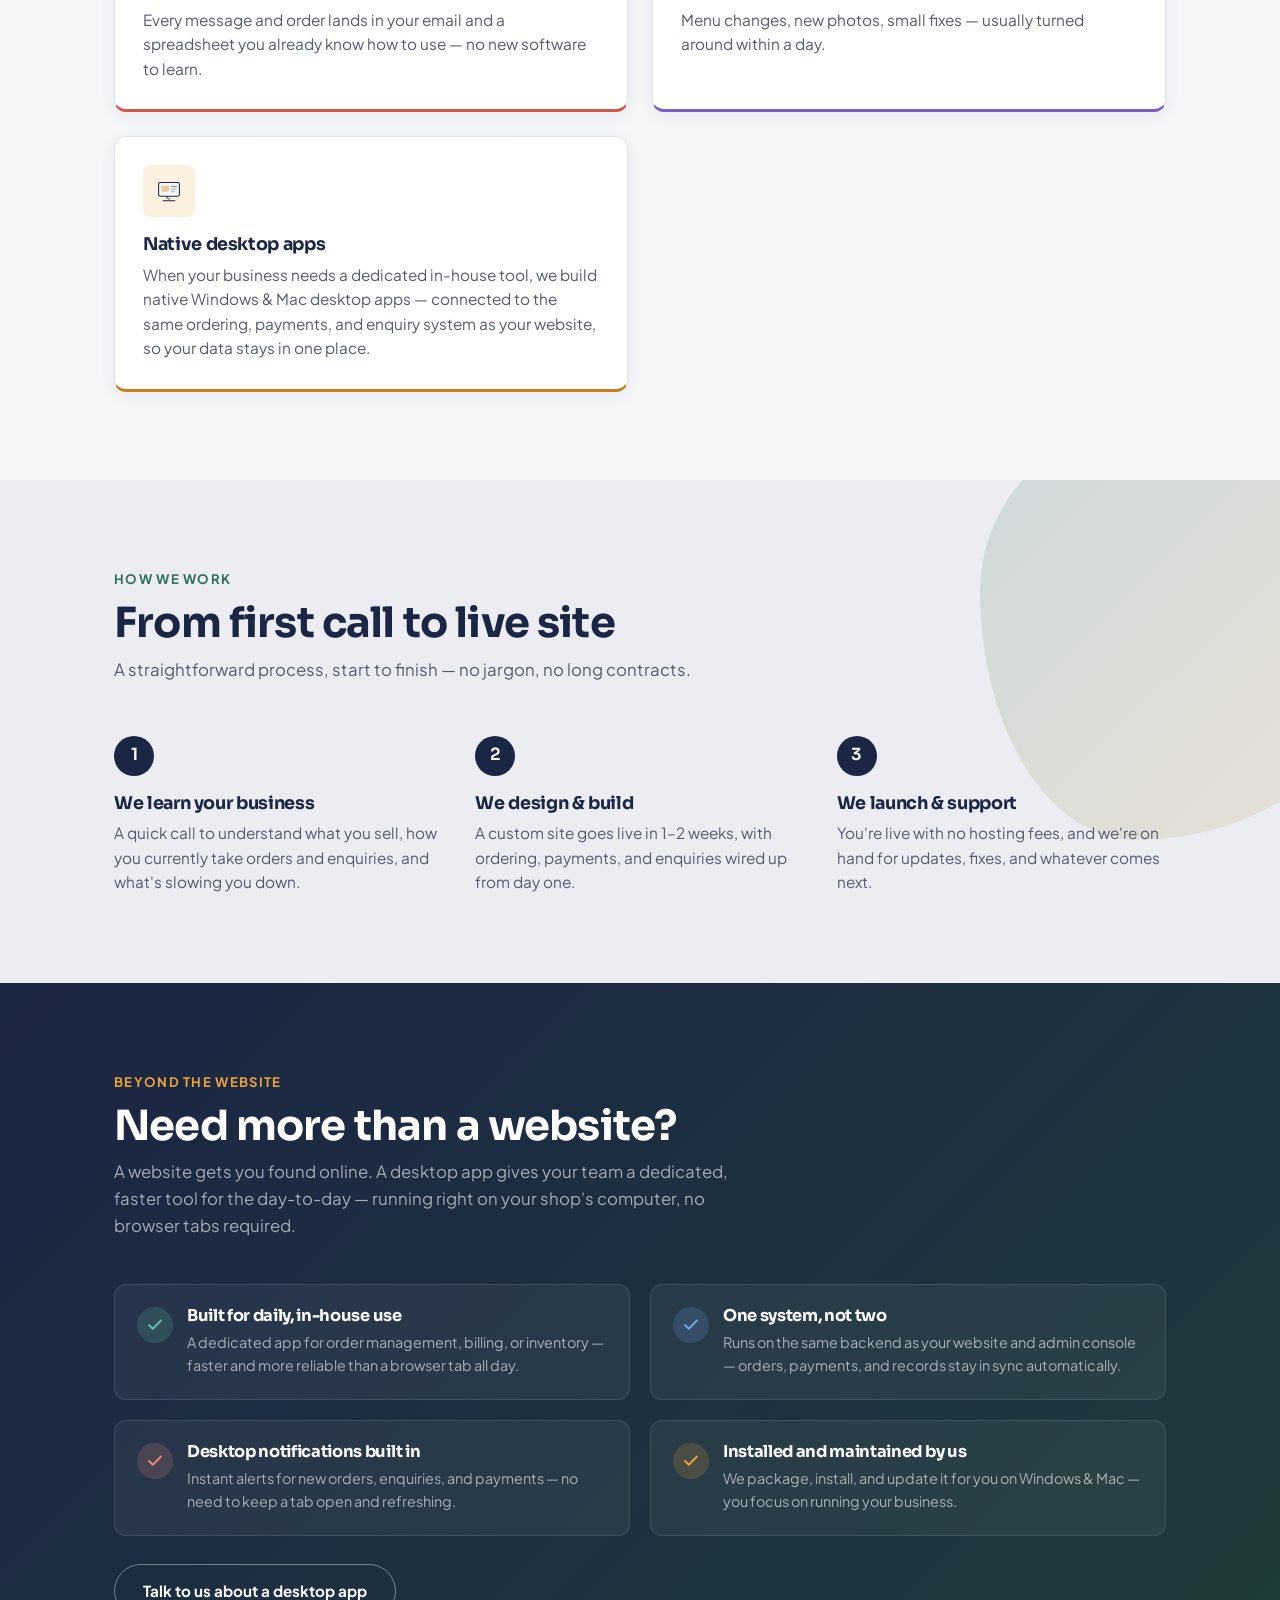
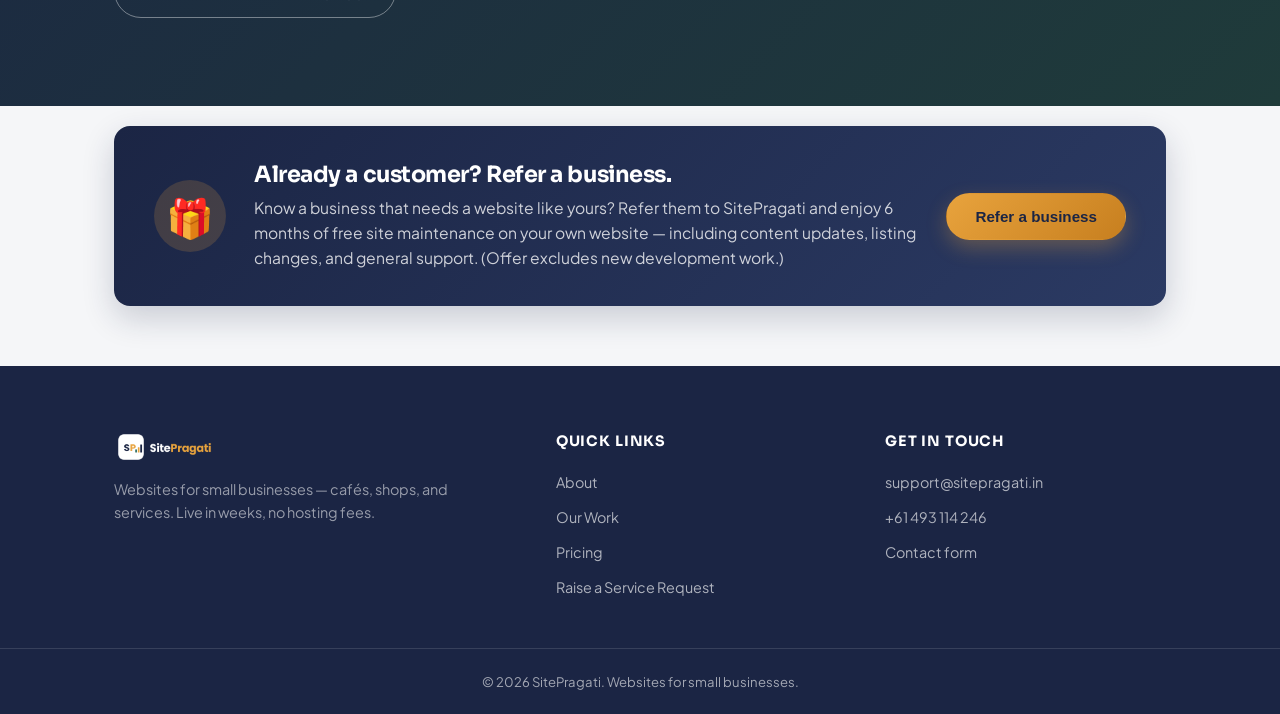
==== commit f994a5ed: "Fix referral card edge-to-edge background on narrow screens The referral card div doubled as the pag" ====
--- a/index.html
+++ b/index.html
@@ -191,13 +191,15 @@
   </section>
 
   <section id="referral" class="referral-section">
-    <div class="wrap referral-card">
-      <div class="referral-card-icon">🎁</div>
-      <div class="referral-card-text">
-        <h2>Already a customer? Refer a business.</h2>
-        <p>Know a business that needs a website like yours? Refer them to SitePragati and enjoy 6 months of free site maintenance on your own website — including content updates, listing changes, and general support. (Offer excludes new development work.)</p>
-      </div>
-      <button type="button" id="referBusinessBtn" class="btn btn-primary">Refer a business</button>
+    <div class="wrap">
+      <div class="referral-card">
+        <div class="referral-card-icon">🎁</div>
+        <div class="referral-card-text">
+          <h2>Already a customer? Refer a business.</h2>
+          <p>Know a business that needs a website like yours? Refer them to SitePragati and enjoy 6 months of free site maintenance on your own website — including content updates, listing changes, and general support. (Offer excludes new development work.)</p>
+        </div>
+        <button type="button" id="referBusinessBtn" class="btn btn-primary">Refer a business</button>
+      </div>
     </div>
   </section>
 
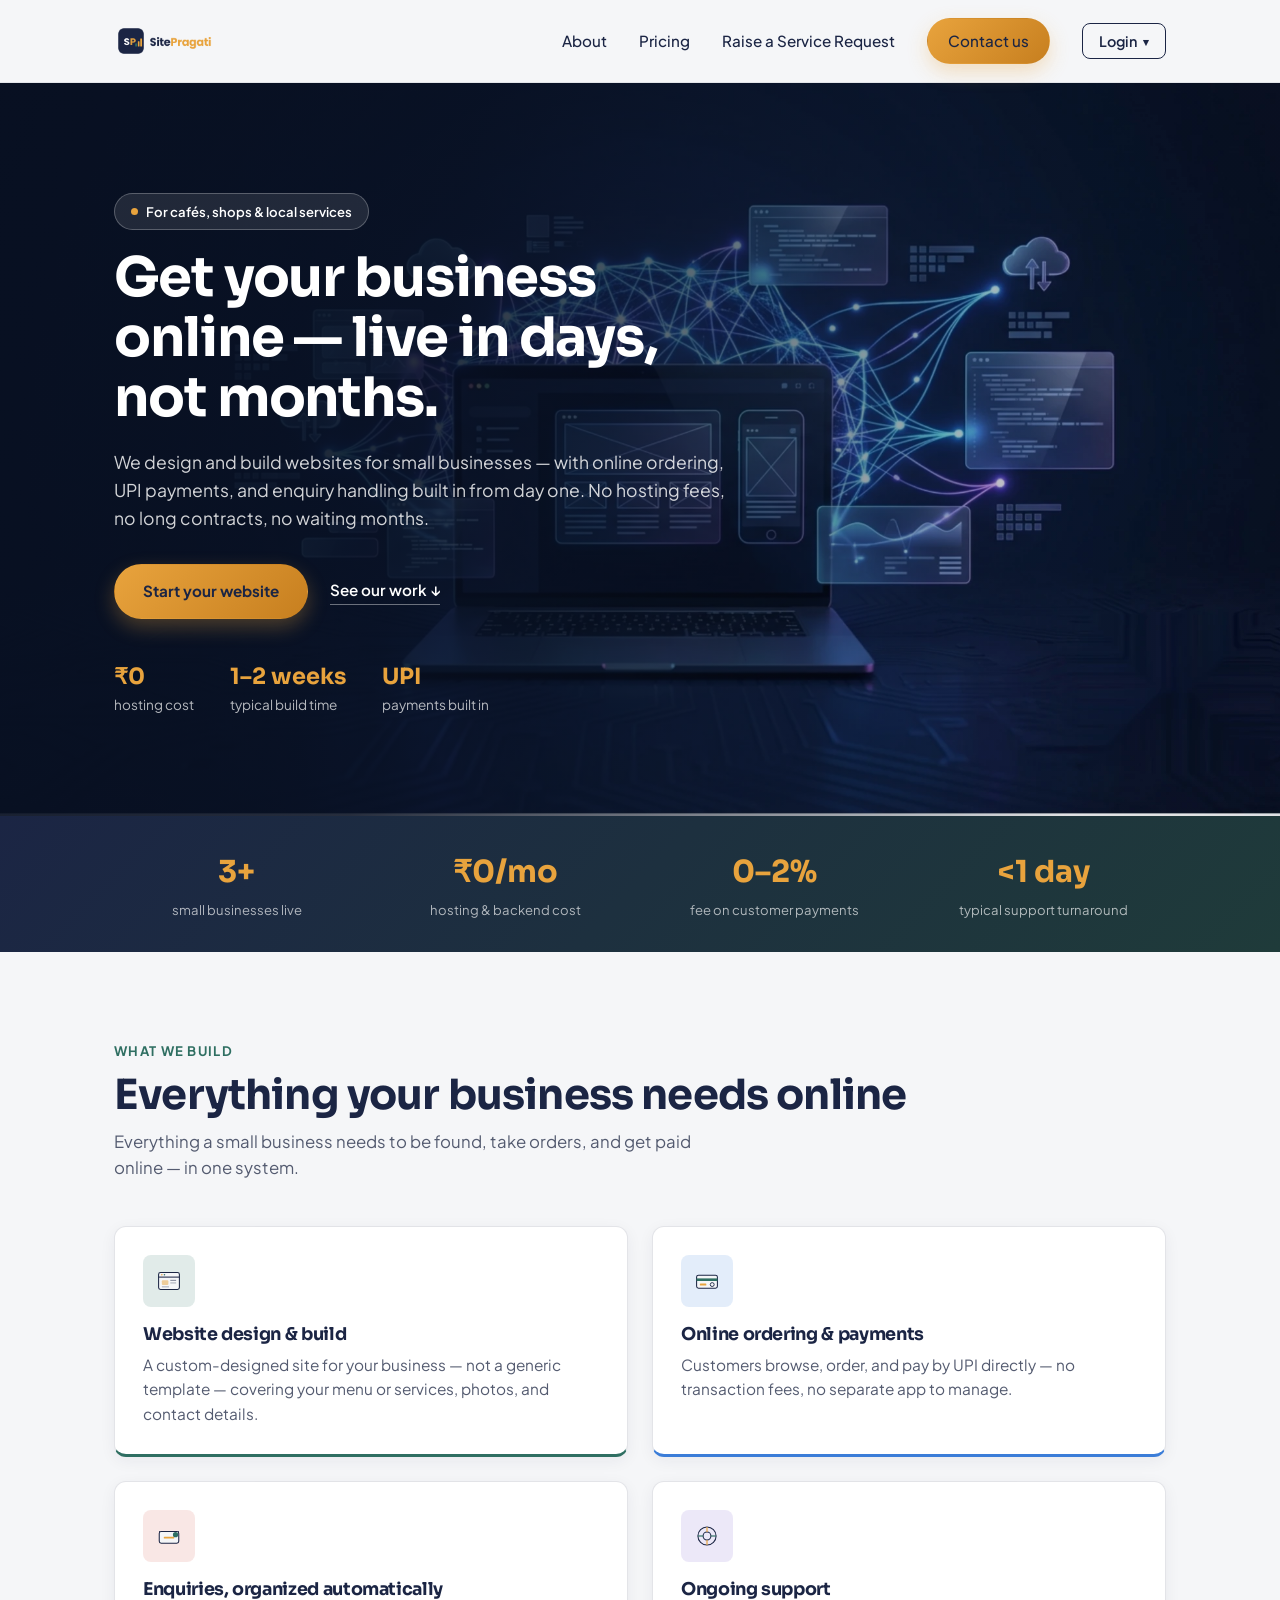
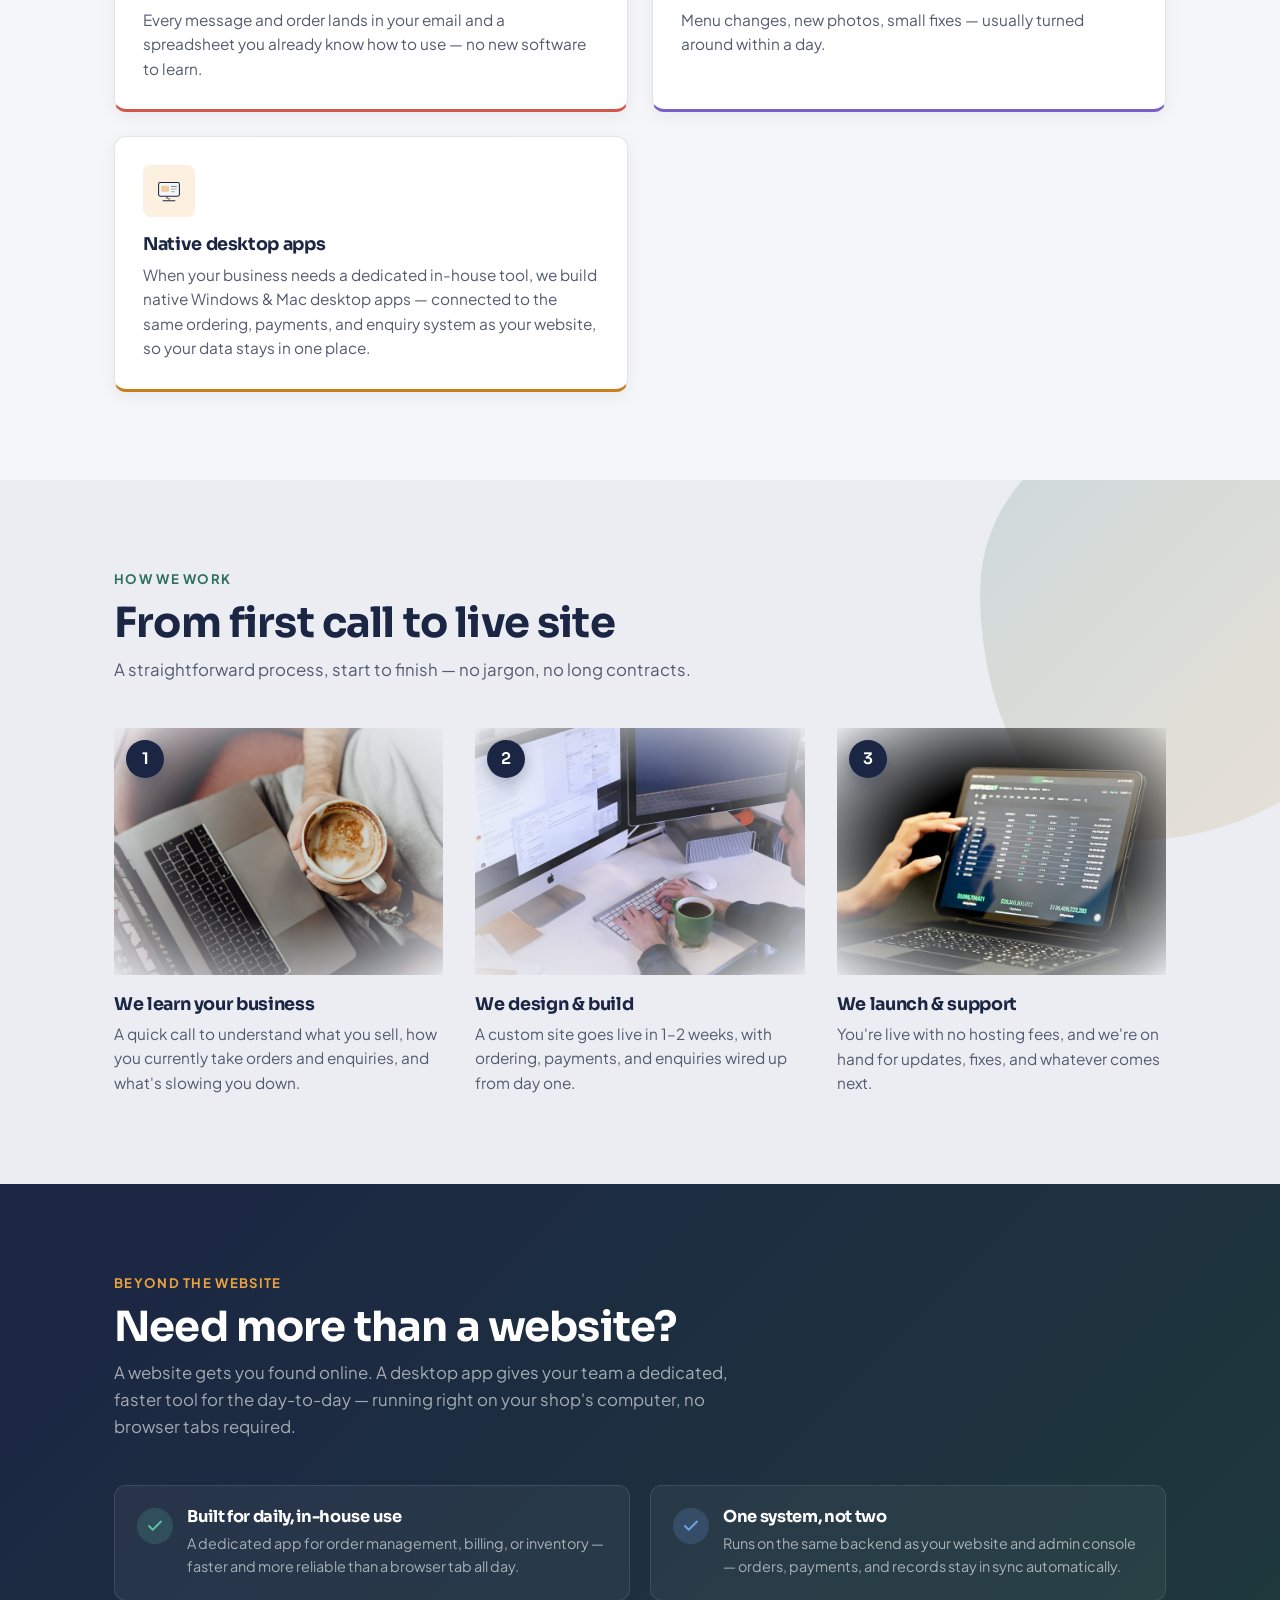
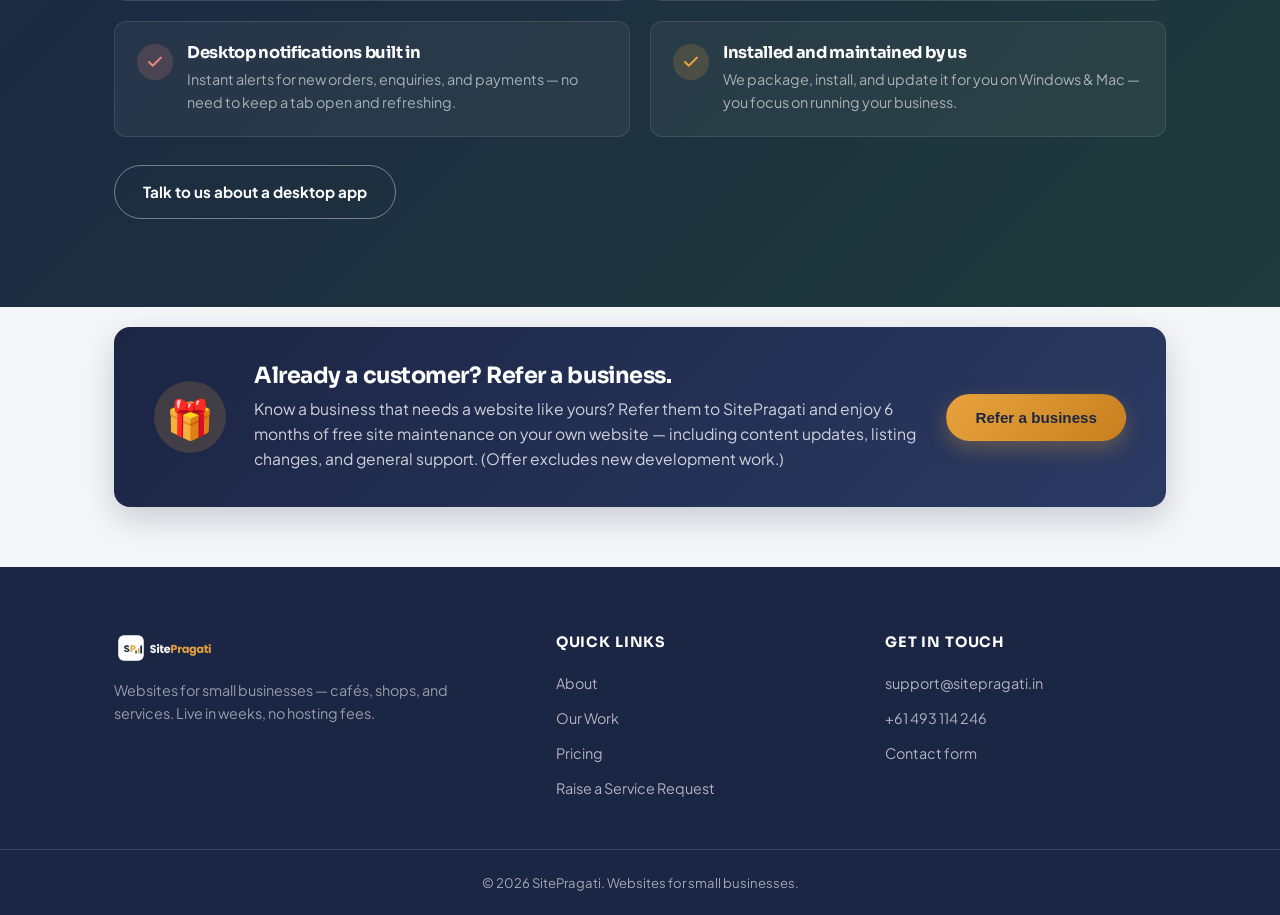
==== commit 08b89d3a: "Add photos to the "How we work" steps, with feathered edges Each of the three steps (learn, design &" ====
--- a/index.html
+++ b/index.html
@@ -128,14 +128,17 @@
       <p class="section-lead">A straightforward process, start to finish — no jargon, no long contracts.</p>
       <div class="steps">
         <div class="step">
+          <div class="step-photo"><img src="images/step-learn.webp" alt="" loading="lazy"></div>
           <h3>We learn your business</h3>
           <p>A quick call to understand what you sell, how you currently take orders and enquiries, and what's slowing you down.</p>
         </div>
         <div class="step">
+          <div class="step-photo"><img src="images/step-build.webp" alt="" loading="lazy"></div>
           <h3>We design &amp; build</h3>
           <p>A custom site goes live in 1–2 weeks, with ordering, payments, and enquiries wired up from day one.</p>
         </div>
         <div class="step">
+          <div class="step-photo"><img src="images/step-launch.webp" alt="" loading="lazy"></div>
           <h3>We launch &amp; support</h3>
           <p>You're live with no hosting fees, and we're on hand for updates, fixes, and whatever comes next.</p>
         </div>
--- a/style.css
+++ b/style.css
@@ -210,13 +210,21 @@
 .feature-card-check svg{width:18px; height:18px;}
 
 .steps{display:grid; grid-template-columns:repeat(3, 1fr); gap:32px; counter-reset:step;}
-.step{position:relative; padding-top:8px;}
+.step{position:relative;}
+.step-photo{width:100%; aspect-ratio:4/3; margin-bottom:20px;}
+.step-photo img{
+  width:100%; height:100%; object-fit:cover; display:block;
+  -webkit-mask-image:radial-gradient(ellipse 72% 72% at center, black 38%, transparent 100%);
+  mask-image:radial-gradient(ellipse 72% 72% at center, black 38%, transparent 100%);
+}
 .step::before{
   counter-increment:step; content:counter(step);
+  position:absolute; top:12px; left:12px; z-index:1;
   display:flex; align-items:center; justify-content:center;
-  width:40px; height:40px; border-radius:50%; margin-bottom:18px;
+  width:38px; height:38px; border-radius:50%;
   background:var(--navy); color:var(--white);
-  font-family:'Sora', sans-serif; font-weight:600; font-size:1.05rem;
+  font-family:'Sora', sans-serif; font-weight:600; font-size:1rem;
+  box-shadow:0 6px 16px rgba(27,37,68,0.3);
 }
 .step h3{font-size:1.1rem; margin-bottom:8px;}
 .step p{color:var(--slate); font-size:0.96rem;}
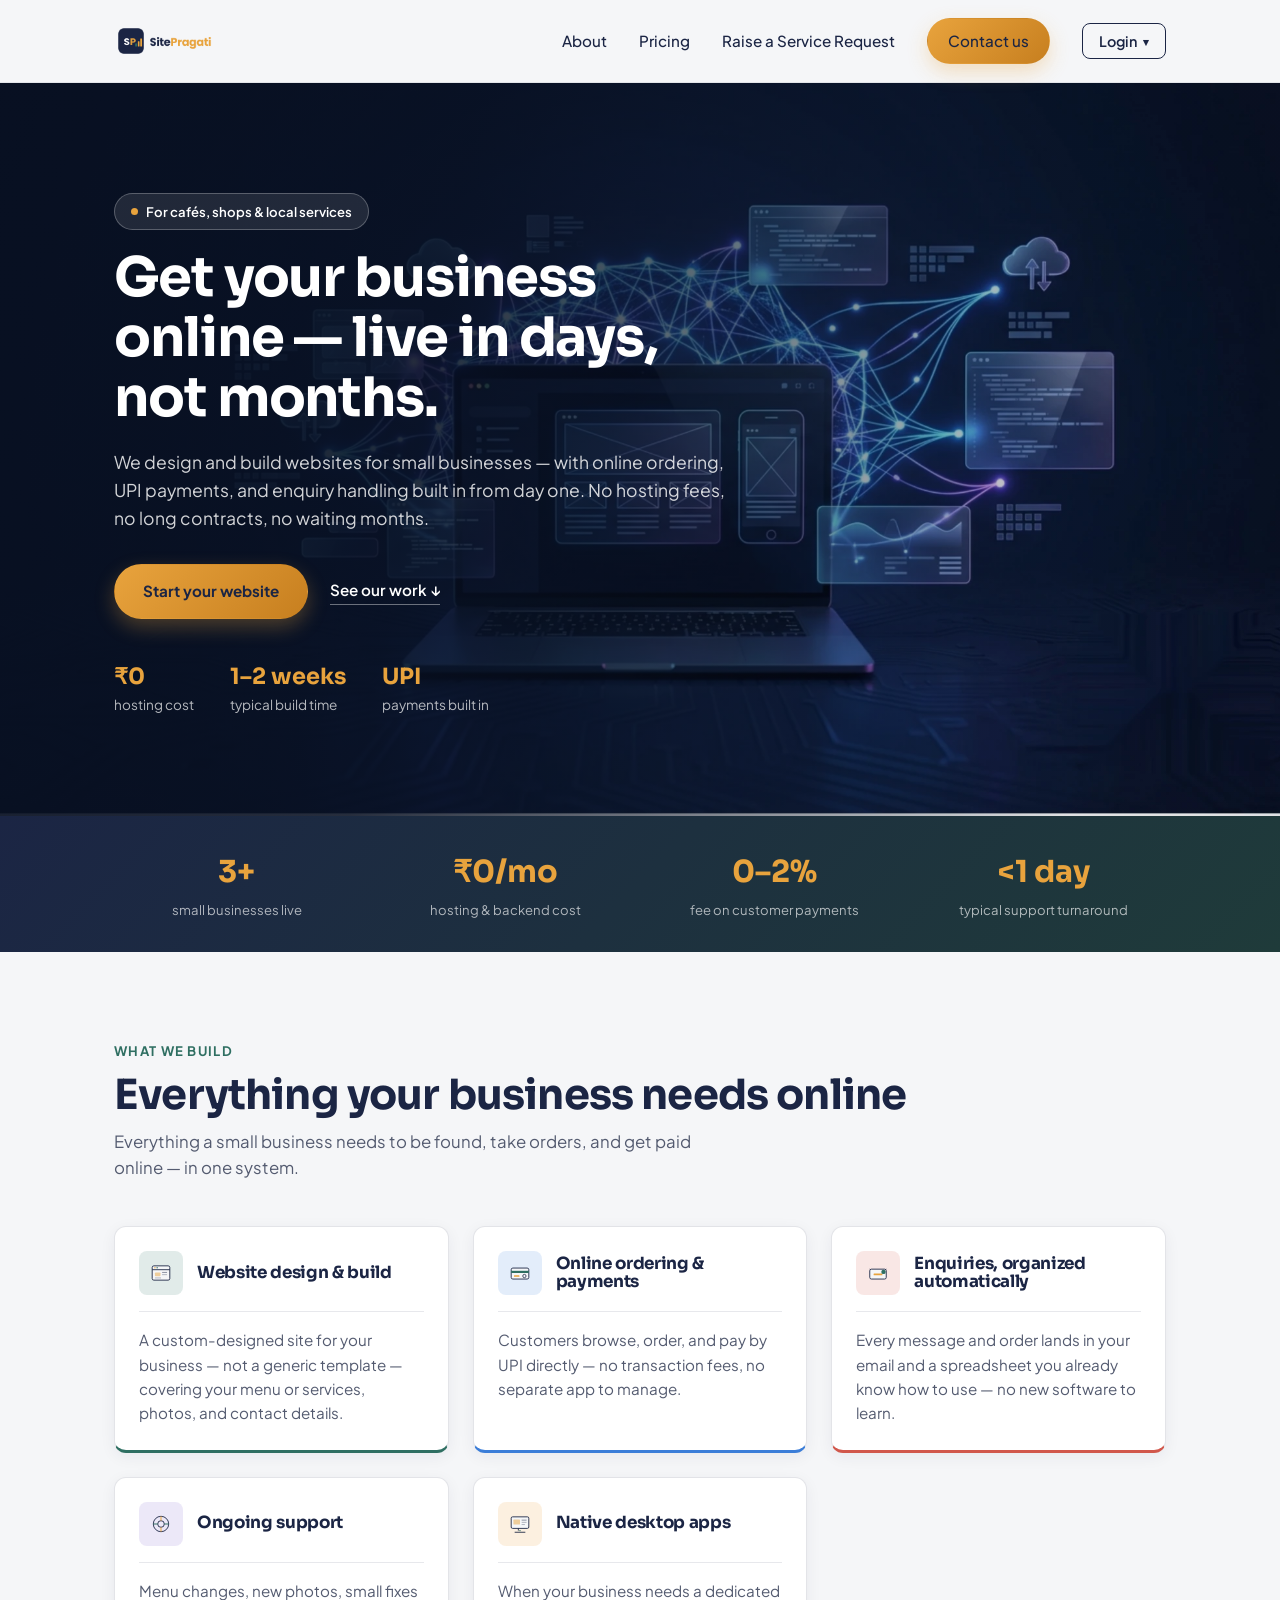
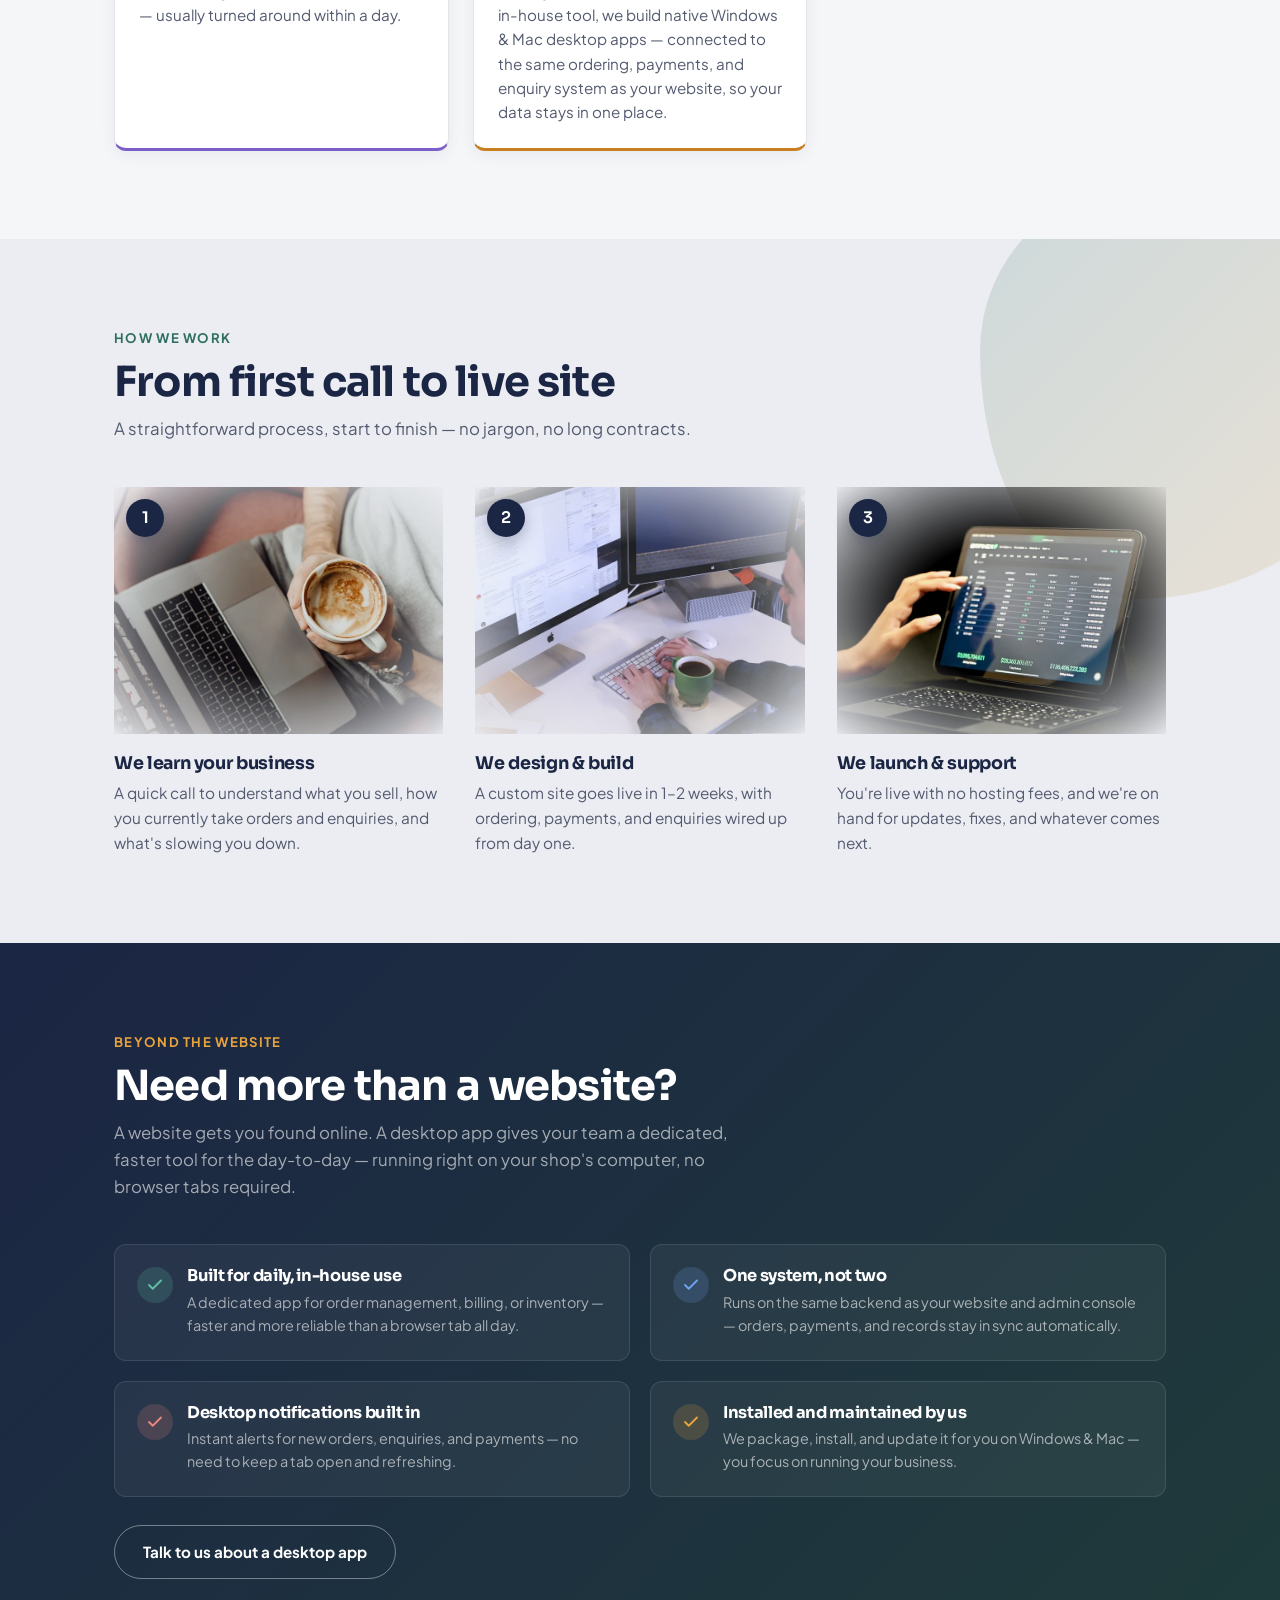
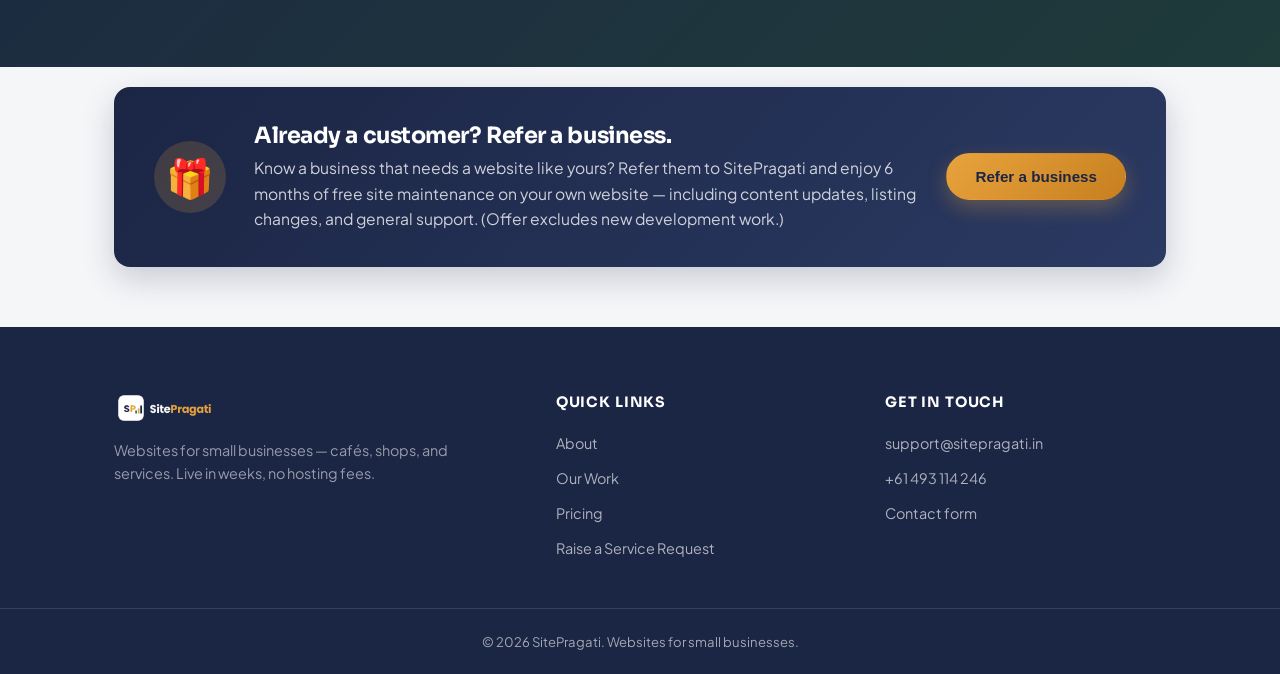
==== commit ad258d90: "Restyle "What we build" cards with icon+title header row Each service card now pairs its icon and ti" ====
--- a/index.html
+++ b/index.html
@@ -80,28 +80,38 @@
       <p class="section-lead">Everything a small business needs to be found, take orders, and get paid online — in one system.</p>
       <div class="feature-grid">
         <div class="feature-card accent-teal">
-          <div class="icon-badge"><img src="images/icon-design.svg" alt="" aria-hidden="true"></div>
-          <h3>Website design &amp; build</h3>
+          <div class="feature-card-header">
+            <div class="icon-badge"><img src="images/icon-design.svg" alt="" aria-hidden="true"></div>
+            <h3>Website design &amp; build</h3>
+          </div>
           <p>A custom-designed site for your business — not a generic template — covering your menu or services, photos, and contact details.</p>
         </div>
         <div class="feature-card accent-blue">
-          <div class="icon-badge"><img src="images/icon-payment.svg" alt="" aria-hidden="true"></div>
-          <h3>Online ordering &amp; payments</h3>
+          <div class="feature-card-header">
+            <div class="icon-badge"><img src="images/icon-payment.svg" alt="" aria-hidden="true"></div>
+            <h3>Online ordering &amp; payments</h3>
+          </div>
           <p>Customers browse, order, and pay by UPI directly — no transaction fees, no separate app to manage.</p>
         </div>
         <div class="feature-card accent-coral">
-          <div class="icon-badge"><img src="images/icon-inbox.svg" alt="" aria-hidden="true"></div>
-          <h3>Enquiries, organized automatically</h3>
+          <div class="feature-card-header">
+            <div class="icon-badge"><img src="images/icon-inbox.svg" alt="" aria-hidden="true"></div>
+            <h3>Enquiries, organized automatically</h3>
+          </div>
           <p>Every message and order lands in your email and a spreadsheet you already know how to use — no new software to learn.</p>
         </div>
         <div class="feature-card accent-violet">
-          <div class="icon-badge"><img src="images/icon-support.svg" alt="" aria-hidden="true"></div>
-          <h3>Ongoing support</h3>
+          <div class="feature-card-header">
+            <div class="icon-badge"><img src="images/icon-support.svg" alt="" aria-hidden="true"></div>
+            <h3>Ongoing support</h3>
+          </div>
           <p>Menu changes, new photos, small fixes — usually turned around within a day.</p>
         </div>
         <div class="feature-card accent-amber">
-          <div class="icon-badge"><img src="images/icon-app.svg" alt="" aria-hidden="true"></div>
-          <h3>Native desktop apps</h3>
+          <div class="feature-card-header">
+            <div class="icon-badge"><img src="images/icon-app.svg" alt="" aria-hidden="true"></div>
+            <h3>Native desktop apps</h3>
+          </div>
           <p>When your business needs a dedicated in-house tool, we build native Windows &amp; Mac desktop apps — connected to the same ordering, payments, and enquiry system as your website, so your data stays in one place.</p>
         </div>
       </div>
--- a/style.css
+++ b/style.css
@@ -179,22 +179,26 @@
 .trust-item strong{font-family:'Sora', sans-serif; font-size:1.9rem; font-weight:700; color:var(--amber);}
 .trust-item span{font-size:0.82rem; color:rgba(255,255,255,0.65); margin-top:2px;}
 
-.feature-grid{display:grid; grid-template-columns:1fr 1fr; gap:24px;}
+.feature-grid{display:grid; grid-template-columns:repeat(3, 1fr); gap:24px;}
 .feature-card{
   border:1px solid rgba(27,37,68,0.12); border-bottom:3px solid var(--accent, var(--amber));
   border-radius:var(--radius-md);
-  padding:28px; background:var(--white); box-shadow:var(--shadow-card);
+  padding:24px; background:var(--white); box-shadow:var(--shadow-card);
   transition:transform 0.2s ease, box-shadow 0.2s ease;
 }
 .feature-card:hover{transform:translateY(-4px); box-shadow:0 12px 28px rgba(27,37,68,0.12);}
+.feature-card-header{
+  display:flex; align-items:center; gap:14px; margin-bottom:16px; padding-bottom:16px;
+  border-bottom:1px solid rgba(27,37,68,0.1);
+}
 .icon-badge{
-  display:flex; align-items:center; justify-content:center; width:52px; height:52px;
+  display:flex; align-items:center; justify-content:center; width:44px; height:44px; flex-shrink:0;
   border-radius:var(--radius-sm); background:var(--accent-soft, rgba(232,163,61,0.14));
-  color:var(--accent, var(--amber-dark)); margin-bottom:18px;
-}
-.feature-card img{width:26px; height:26px;}
-.feature-card h3{font-size:1.1rem; margin-bottom:8px;}
-.feature-card p{color:var(--slate); font-size:0.96rem;}
+  color:var(--accent, var(--amber-dark));
+}
+.feature-card img{width:22px; height:22px;}
+.feature-card-header h3{font-size:1.05rem; margin:0;}
+.feature-card p{color:var(--slate); font-size:0.95rem; margin:0;}
 /* Accent variants — each service card gets its own color, not one
    repeated brand color, echoing the reference's colorful card grid. */
 .feature-card.accent-teal{--accent:var(--teal); --accent-soft:rgba(47,111,98,0.14);}
@@ -296,6 +300,10 @@
 .dark-panel .btn-outline{border-color:rgba(255,255,255,0.4); color:var(--white);}
 .dark-panel .btn-outline:hover{background:rgba(255,255,255,0.1);}
 
+@media (max-width:1024px){
+  .feature-grid{grid-template-columns:1fr 1fr;}
+}
+
 @media (max-width:860px){
   .feature-grid{grid-template-columns:1fr;}
   .steps{grid-template-columns:1fr; gap:28px;}
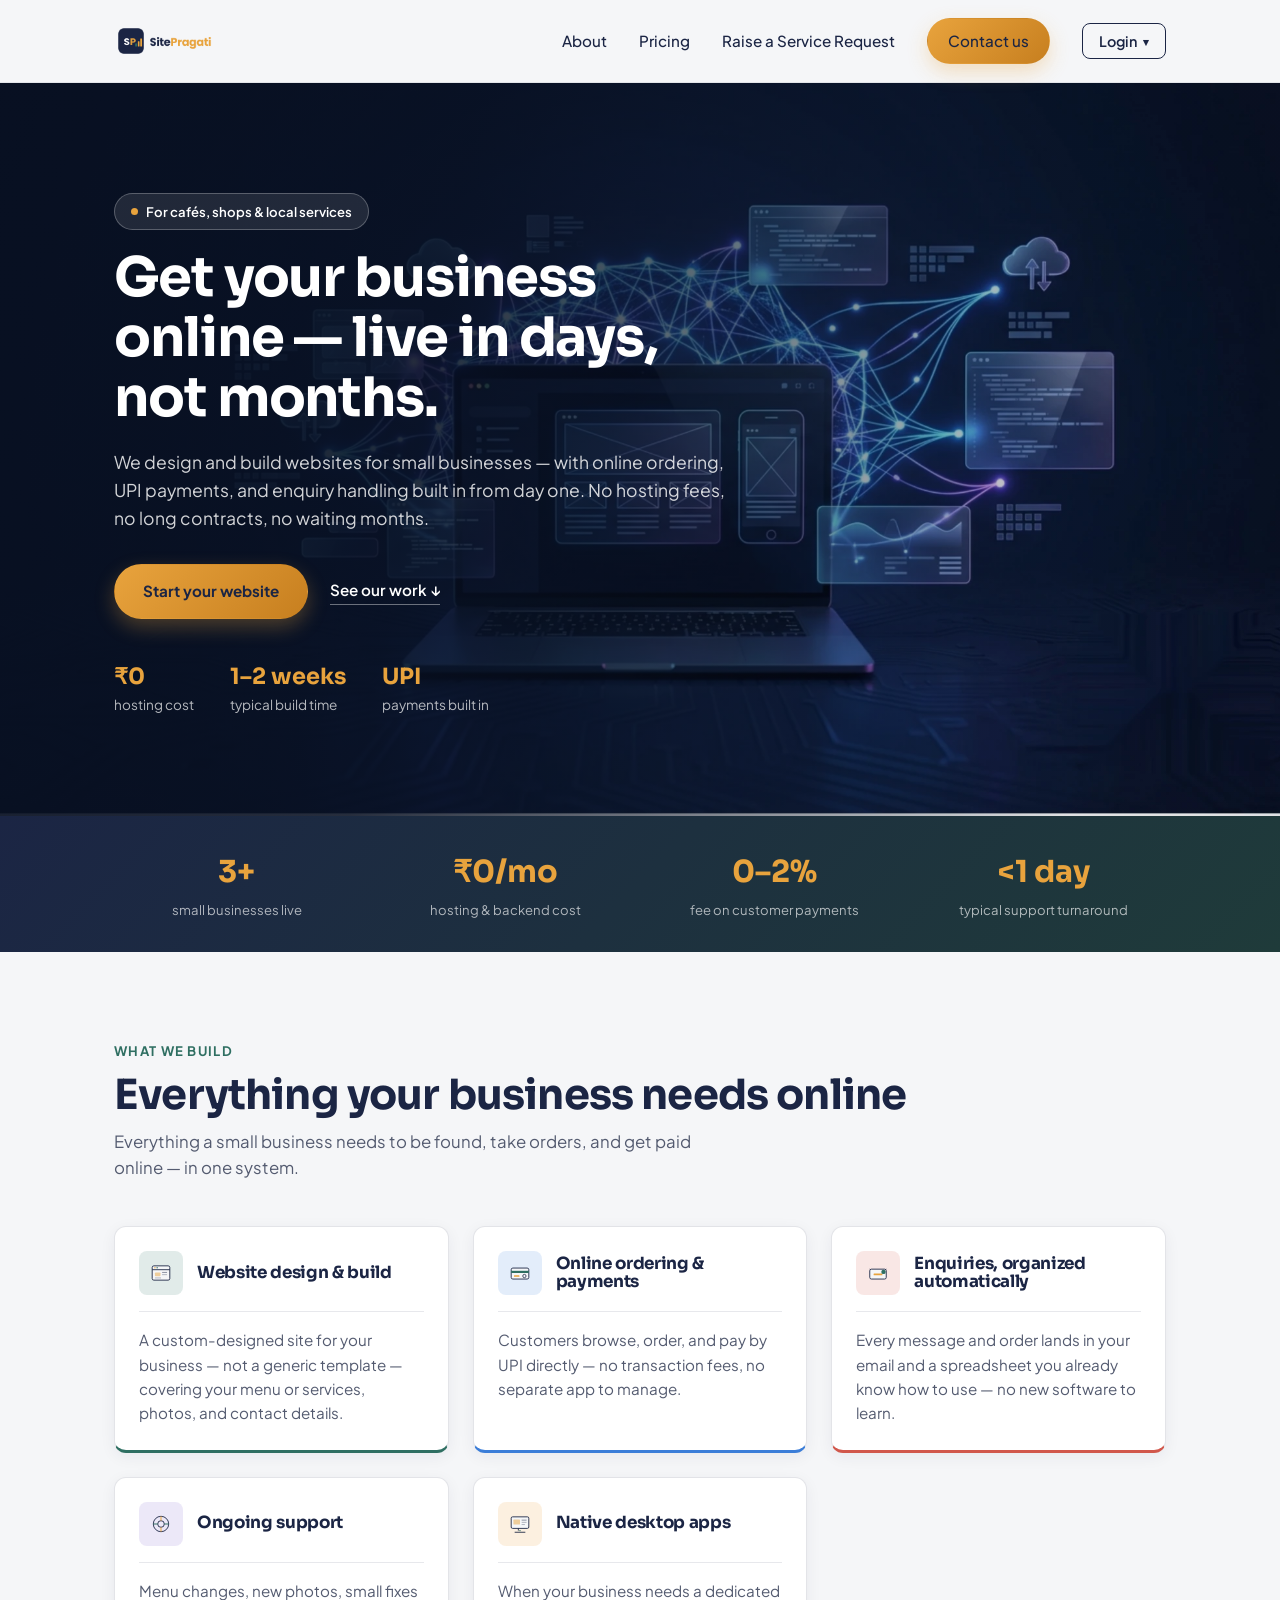
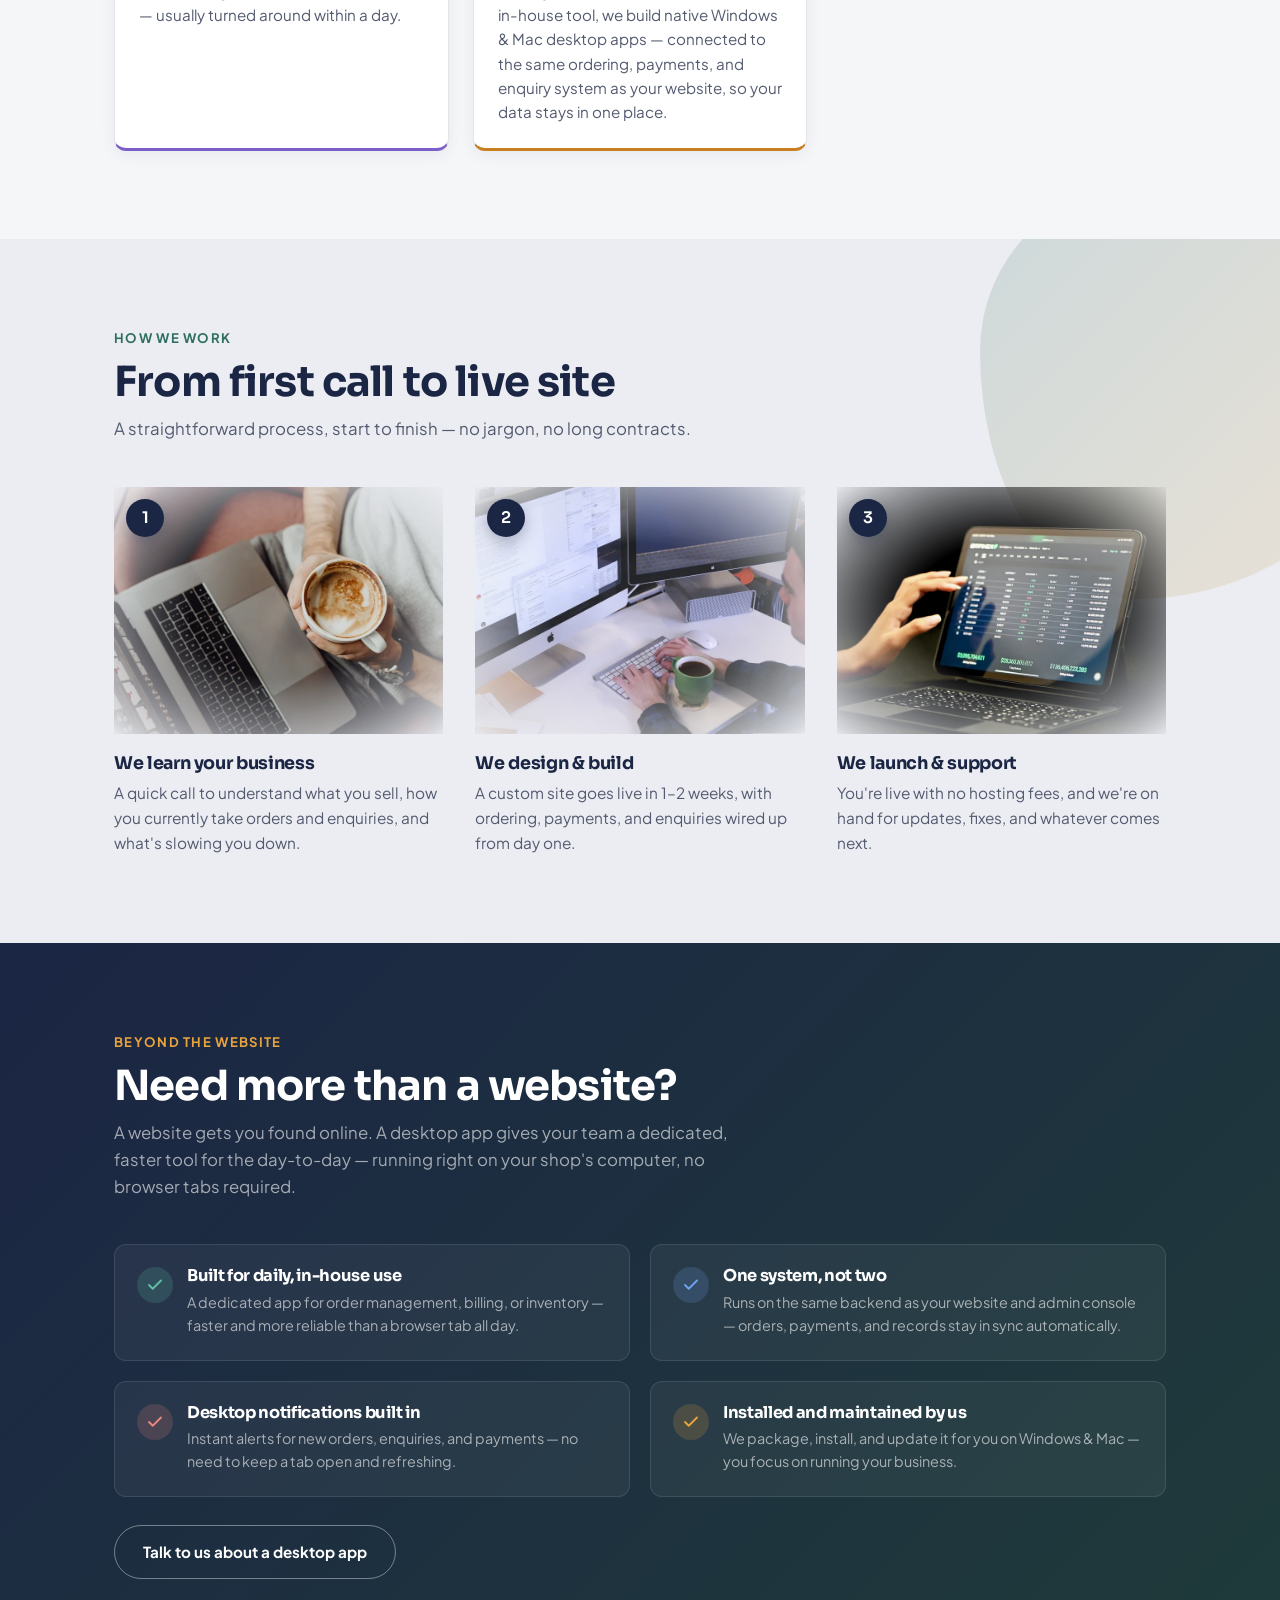
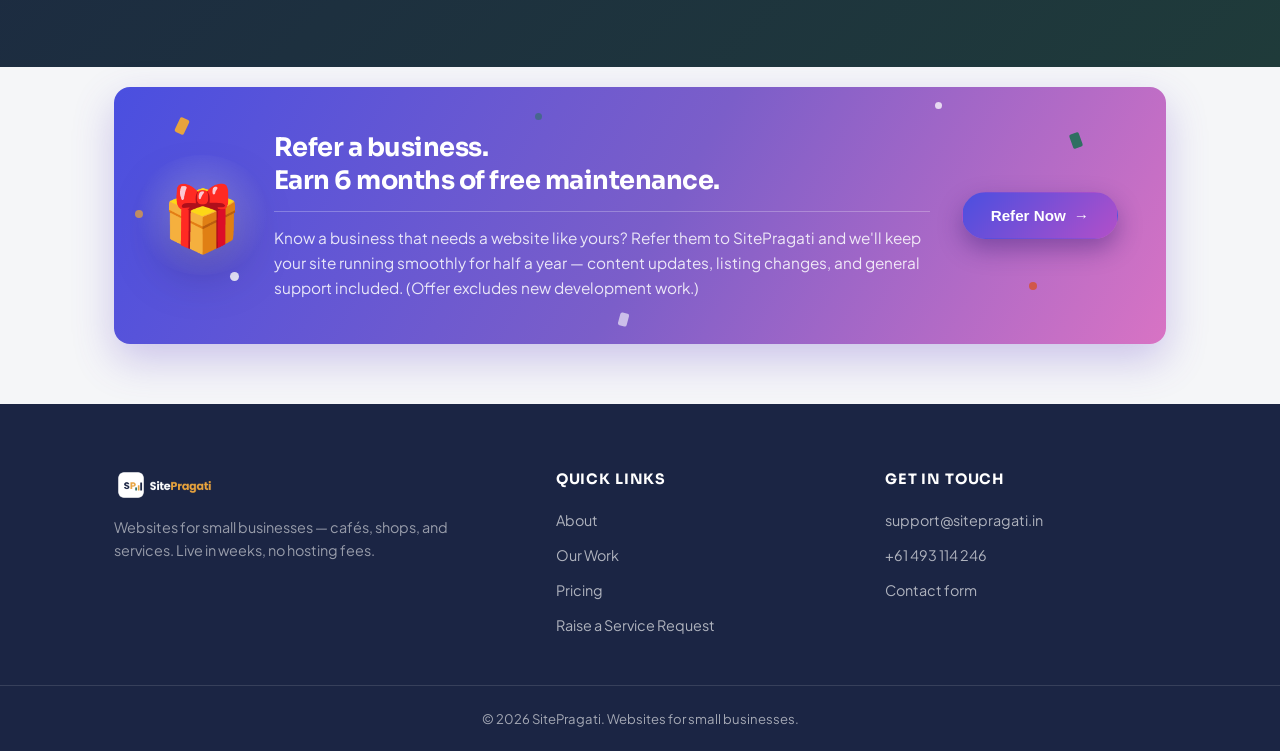
==== commit ad533c5f: "Restyle referral card with gradient, confetti, and bolder copy Matches a reference the owner shared:" ====
--- a/index.html
+++ b/index.html
@@ -206,12 +206,15 @@
   <section id="referral" class="referral-section">
     <div class="wrap">
       <div class="referral-card">
-        <div class="referral-card-icon">🎁</div>
+        <div class="referral-confetti" aria-hidden="true">
+          <span></span><span></span><span></span><span></span><span></span><span></span><span></span><span></span>
+        </div>
+        <div class="referral-card-icon" aria-hidden="true">🎁</div>
         <div class="referral-card-text">
-          <h2>Already a customer? Refer a business.</h2>
-          <p>Know a business that needs a website like yours? Refer them to SitePragati and enjoy 6 months of free site maintenance on your own website — including content updates, listing changes, and general support. (Offer excludes new development work.)</p>
-        </div>
-        <button type="button" id="referBusinessBtn" class="btn btn-primary">Refer a business</button>
+          <h2>Refer a business.<span>Earn 6 months of free maintenance.</span></h2>
+          <p>Know a business that needs a website like yours? Refer them to SitePragati and we'll keep your site running smoothly for half a year — content updates, listing changes, and general support included. (Offer excludes new development work.)</p>
+        </div>
+        <button type="button" id="referBusinessBtn" class="btn btn-gradient">Refer Now <span aria-hidden="true">→</span></button>
       </div>
     </div>
   </section>
--- a/style.css
+++ b/style.css
@@ -367,24 +367,48 @@
 /* ===== Referral ===== */
 .referral-section{padding:20px 0 60px;}
 .referral-card{
-  display:flex; align-items:center; gap:28px; flex-wrap:wrap;
-  background:linear-gradient(135deg, var(--navy) 0%, #2B3A63 100%);
-  border-radius:var(--radius-lg); padding:36px 40px;
-  box-shadow:0 12px 32px rgba(27,37,68,0.2);
-}
+  position:relative; overflow:hidden;
+  display:flex; align-items:center; gap:32px; flex-wrap:wrap;
+  background:linear-gradient(120deg, #4A4FE0 0%, #7B5EC9 52%, #D873C4 100%);
+  border-radius:var(--radius-lg); padding:44px 48px;
+  box-shadow:0 16px 40px rgba(107,80,201,0.3);
+}
+.referral-confetti{position:absolute; inset:0; z-index:0; pointer-events:none;}
+.referral-confetti span{position:absolute; display:block; border-radius:2px;}
+.referral-confetti span:nth-child(1){top:12%; left:6%; width:10px; height:16px; background:var(--amber); transform:rotate(25deg);}
+.referral-confetti span:nth-child(2){top:72%; left:11%; width:9px; height:9px; border-radius:50%; background:#fff; opacity:0.85;}
+.referral-confetti span:nth-child(3){top:18%; left:91%; width:10px; height:15px; background:var(--teal); transform:rotate(-20deg);}
+.referral-confetti span:nth-child(4){top:76%; left:87%; width:8px; height:8px; border-radius:50%; background:var(--coral);}
+.referral-confetti span:nth-child(5){top:48%; left:2%; width:8px; height:8px; border-radius:50%; background:var(--amber); opacity:0.75;}
+.referral-confetti span:nth-child(6){top:6%; left:78%; width:7px; height:7px; border-radius:50%; background:#fff; opacity:0.75;}
+.referral-confetti span:nth-child(7){top:88%; left:48%; width:9px; height:13px; background:#fff; opacity:0.6; transform:rotate(15deg);}
+.referral-confetti span:nth-child(8){top:10%; left:40%; width:7px; height:7px; border-radius:50%; background:var(--teal); opacity:0.6;}
 .referral-card-icon{
-  font-size:2.4rem; flex-shrink:0;
-  background:rgba(232,163,61,0.18); width:72px; height:72px;
-  border-radius:50%; display:flex; align-items:center; justify-content:center;
-}
-.referral-card-text{flex:1; min-width:260px;}
-.referral-card-text h2{color:#FFFFFF; font-size:1.4rem; margin-bottom:8px;}
-.referral-card-text p{color:rgba(255,255,255,0.78); font-size:0.98rem; line-height:1.6; margin:0;}
-.referral-card .btn{flex-shrink:0;}
+  position:relative; z-index:1; flex-shrink:0;
+  font-size:4rem; line-height:1;
+  filter:drop-shadow(0 14px 24px rgba(27,15,60,0.35));
+}
+.referral-card-icon::before{
+  content:''; position:absolute; inset:-28px; z-index:-1; border-radius:50%;
+  background:radial-gradient(circle, rgba(255,255,255,0.28) 0%, rgba(255,255,255,0) 72%);
+}
+.referral-card-text{position:relative; z-index:1; flex:1; min-width:260px;}
+.referral-card-text h2{color:#fff; font-size:1.6rem; line-height:1.3; margin-bottom:14px;}
+.referral-card-text h2 span{display:block;}
+.referral-card-text p{
+  color:rgba(255,255,255,0.85); font-size:0.96rem; line-height:1.6; margin:0;
+  padding-top:14px; border-top:1px solid rgba(255,255,255,0.25);
+}
+.referral-card .btn{position:relative; z-index:1; flex-shrink:0;}
+.btn-gradient{
+  background:linear-gradient(135deg, #4A4FE0 0%, #B24FC9 100%);
+  color:#fff; box-shadow:0 10px 24px rgba(42,20,110,0.4);
+}
+.btn-gradient:hover{transform:translateY(-2px); box-shadow:0 14px 30px rgba(42,20,110,0.5);}
 
 @media (max-width:700px){
-  .referral-card{flex-direction:column; align-items:flex-start; text-align:left; padding:28px;}
-  .referral-card .btn{width:100%; text-align:center;}
+  .referral-card{flex-direction:column; align-items:flex-start; text-align:left; padding:32px 28px;}
+  .referral-card .btn{width:100%; justify-content:center;}
 }
 
 /* ===== Contact ===== */
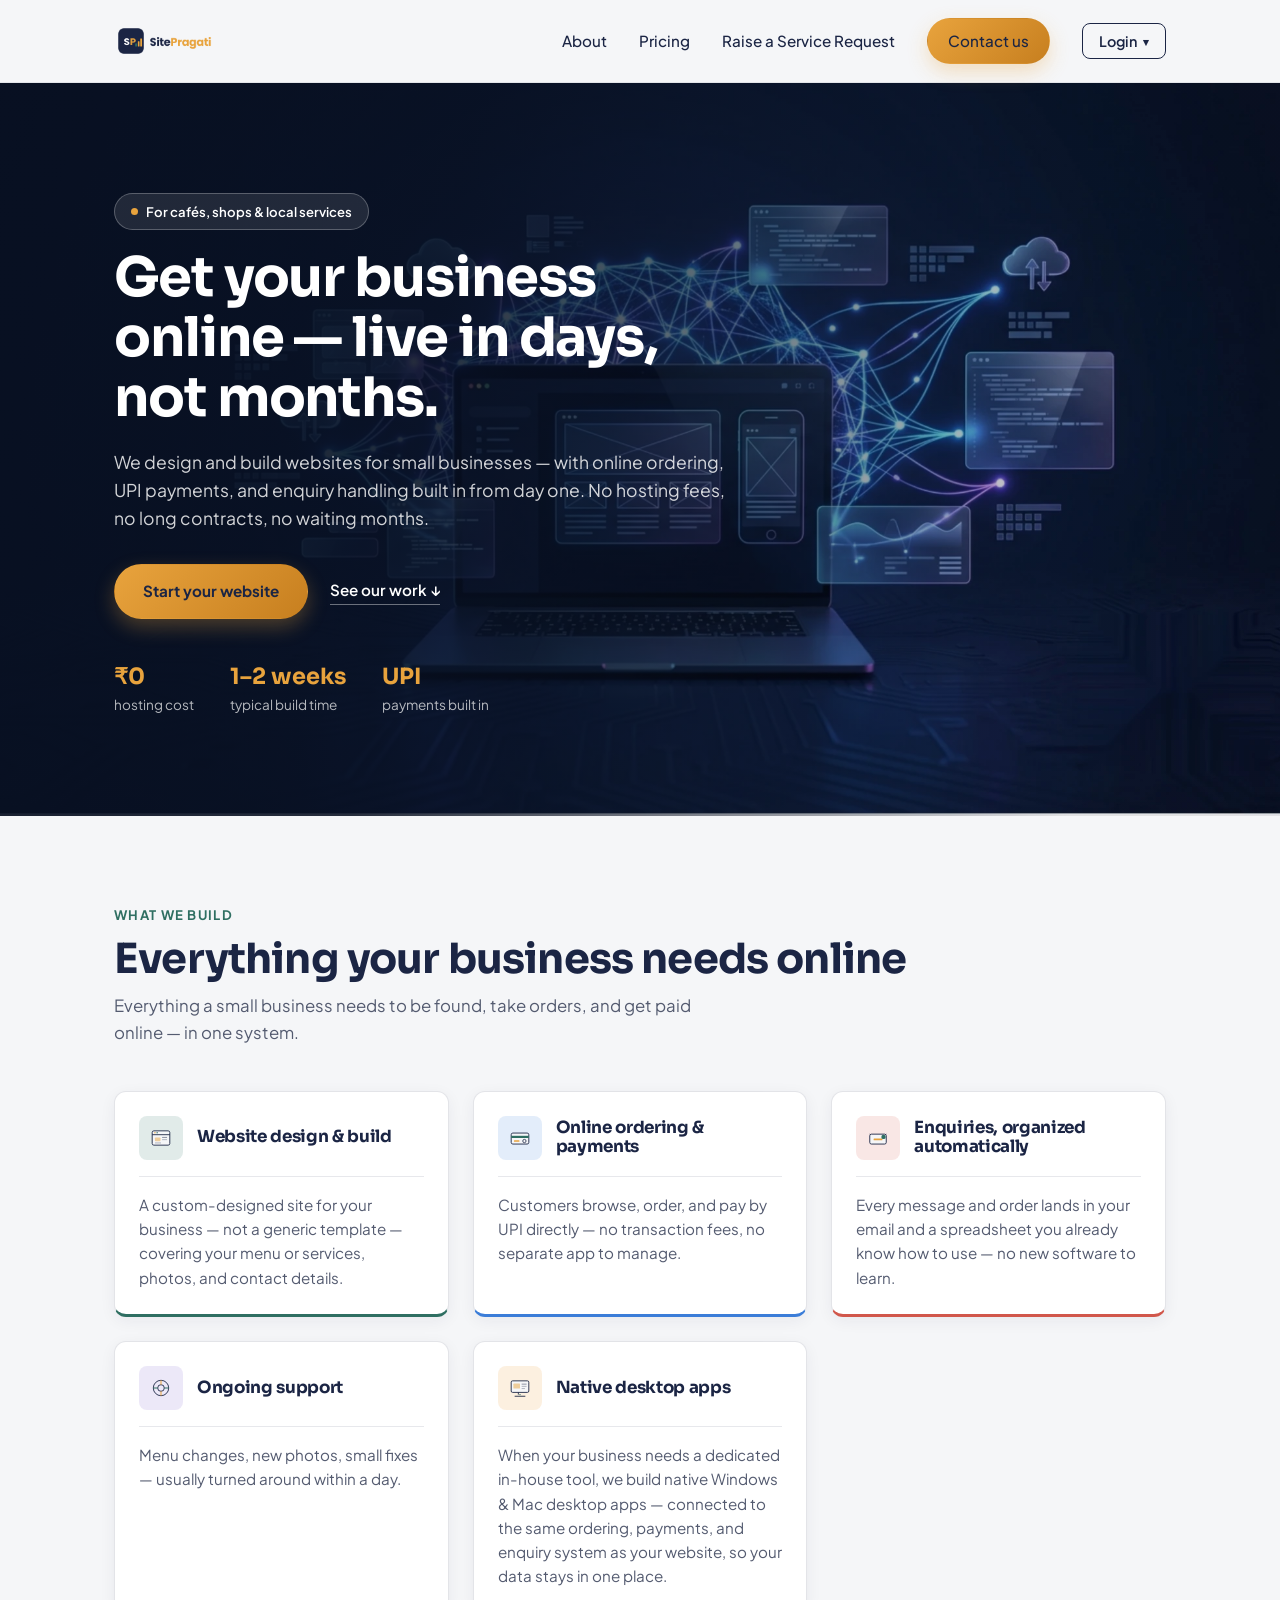
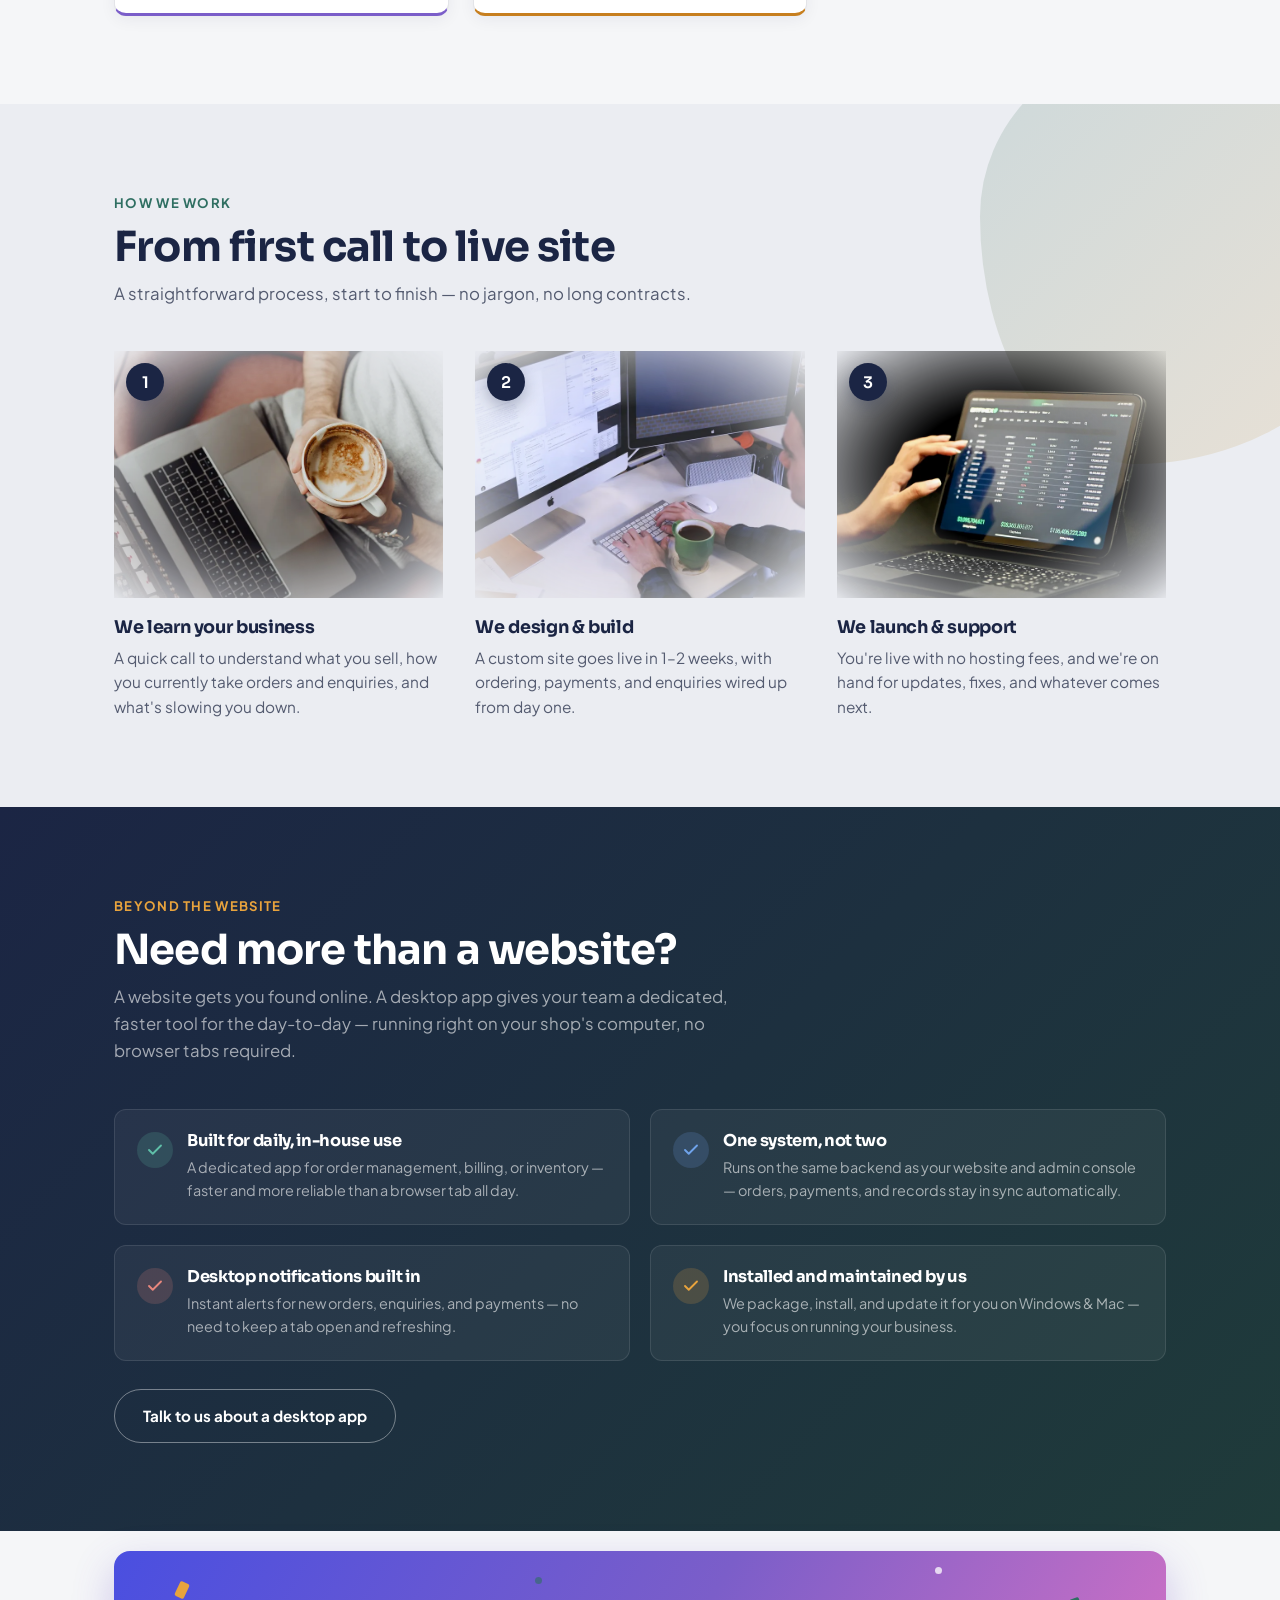
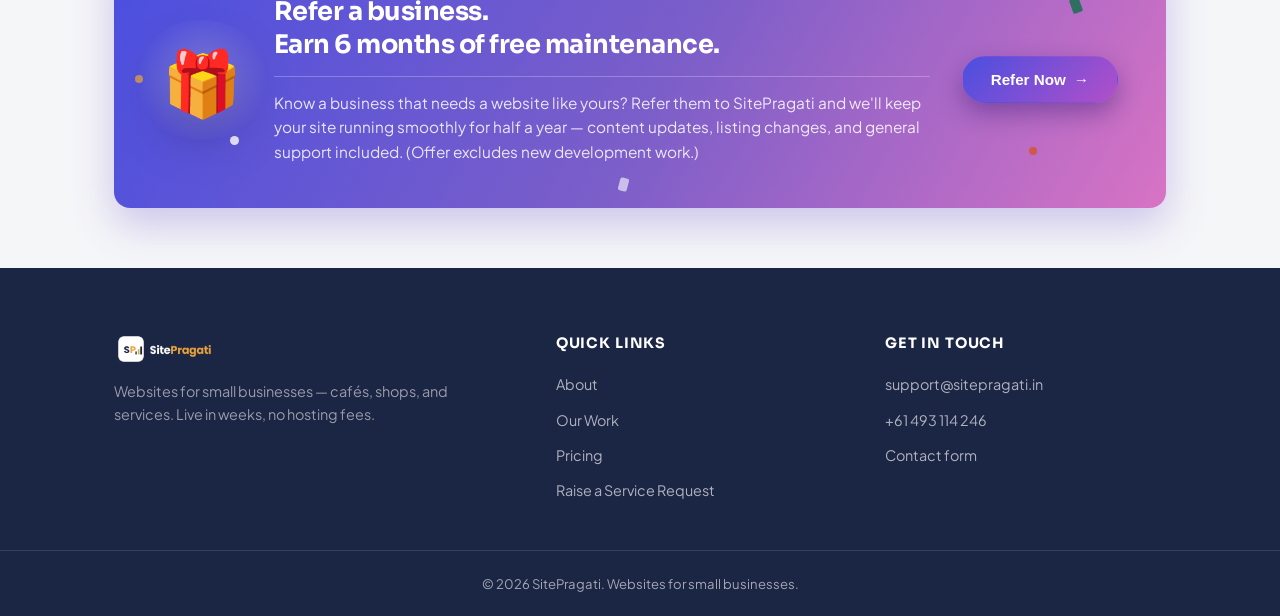
==== commit 52ada78b: "Remove the trust-strip stats band from the homepage Drops the dark "3+ small businesses live / ₹0/mo" ====
--- a/index.html
+++ b/index.html
@@ -64,15 +64,6 @@
     </div>
   </section>
 
-  <section class="trust-strip">
-    <div class="wrap">
-      <div class="trust-item"><strong>3+</strong><span>small businesses live</span></div>
-      <div class="trust-item"><strong>₹0/mo</strong><span>hosting &amp; backend cost</span></div>
-      <div class="trust-item"><strong>0–2%</strong><span>fee on customer payments</span></div>
-      <div class="trust-item"><strong>&lt;1 day</strong><span>typical support turnaround</span></div>
-    </div>
-  </section>
-
   <section class="services">
     <div class="wrap">
       <span class="page-eyebrow">What we build</span>
@@ -124,8 +115,15 @@
       <span class="page-eyebrow">Our work</span>
       <h2>Real businesses, already live</h2>
       <p class="section-lead">A few of the small businesses we've built and launched — see what they got, and what it cost to run.</p>
-      <div class="case-grid" id="caseStudyGrid">
-        <p class="case-empty">Loading…</p>
+      <div class="case-carousel">
+        <div class="case-carousel-stage" id="caseStudyGrid">
+          <p class="case-empty">Loading…</p>
+        </div>
+        <div class="case-carousel-controls" id="caseCarouselControls" hidden>
+          <button type="button" class="case-nav case-nav-prev" id="casePrevBtn" aria-label="Previous case study">‹</button>
+          <div class="case-dots" id="caseDots"></div>
+          <button type="button" class="case-nav case-nav-next" id="caseNextBtn" aria-label="Next case study">›</button>
+        </div>
       </div>
     </div>
   </section>
--- a/style.css
+++ b/style.css
@@ -170,14 +170,6 @@
   .hero-bg::after{background:linear-gradient(180deg, rgba(8,16,34,0.35) 0%, rgba(8,16,34,0.75) 55%, rgba(8,16,34,0.95) 100%);}
 }
 
-/* ===== Trust strip ===== */
-.trust-strip{background:var(--gradient-dark); padding:32px 0;}
-.trust-strip .wrap{
-  display:flex; justify-content:space-between; flex-wrap:wrap; gap:24px;
-}
-.trust-item{display:flex; flex-direction:column; align-items:center; text-align:center; flex:1; min-width:140px;}
-.trust-item strong{font-family:'Sora', sans-serif; font-size:1.9rem; font-weight:700; color:var(--amber);}
-.trust-item span{font-size:0.82rem; color:rgba(255,255,255,0.65); margin-top:2px;}
 
 .feature-grid{display:grid; grid-template-columns:repeat(3, 1fr); gap:24px;}
 .feature-card{
@@ -236,45 +228,101 @@
 .steps-section{background:var(--paper-dim); position:relative; overflow:hidden;}
 .steps-section .wrap{position:relative; z-index:1;}
 
-/* ===== Our Work (case studies, pulled live from /api/case-studies) ===== */
+/* ===== Our Work (case studies, pulled live from /api/case-studies) =====
+   One case study is shown at a time, as a large laptop mockup with the
+   real live site embedded (scrollable) inside the screen — visitors
+   step through the rest via the carousel arrows/dots below it, rather
+   than scrolling past a long stack of repeated blocks. */
 .case-studies{position:relative; overflow:hidden;}
 .case-studies .wrap{position:relative; z-index:1;}
-.case-grid{display:grid; grid-template-columns:repeat(3, 1fr); gap:24px;}
-.case-card{
-  display:flex; flex-direction:column; border:1px solid rgba(27,37,68,0.12);
-  border-radius:var(--radius-md); background:var(--white); box-shadow:var(--shadow-card);
-  padding:26px; overflow:hidden; transition:transform 0.2s ease, box-shadow 0.2s ease;
-}
-.case-card:hover{transform:translateY(-4px); box-shadow:0 12px 28px rgba(27,37,68,0.12);}
-.case-card-chrome{
-  display:flex; align-items:center; gap:6px; margin:-26px -26px 18px; padding:12px 16px;
-  background:var(--paper-dim); border-radius:var(--radius-md) var(--radius-md) 0 0;
-}
-.case-card-chrome span{width:8px; height:8px; border-radius:50%; background:rgba(27,37,68,0.15);}
-.case-card-chrome span:nth-child(1){background:#E8A33D;}
-.case-card-chrome span:nth-child(2){background:#2F6F62;}
-.case-card-chrome-pill{
-  flex-grow:1; margin-left:6px; background:var(--white); border-radius:6px;
-  padding:4px 10px; font-size:0.72rem; color:var(--slate); white-space:nowrap;
-  overflow:hidden; text-overflow:ellipsis;
-}
+.case-carousel{position:relative;}
+.case-carousel-controls{display:flex; align-items:center; justify-content:center; gap:16px; margin-top:28px; padding:0 8px;}
+.case-nav{
+  width:42px; height:42px; flex-shrink:0; border-radius:50%;
+  border:1px solid rgba(27,37,68,0.12); background:var(--white); box-shadow:var(--shadow-card);
+  color:var(--navy); font-size:1.3rem; line-height:1; cursor:pointer;
+  display:flex; align-items:center; justify-content:center;
+  transition:transform 0.15s ease, box-shadow 0.15s ease, color 0.15s ease;
+}
+.case-nav:hover{transform:scale(1.08); box-shadow:0 10px 24px rgba(27,37,68,0.15); color:var(--teal);}
+.case-dots{display:flex; align-items:center; flex-wrap:wrap; justify-content:center; gap:9px; max-width:280px;}
+.case-dot{
+  width:9px; height:9px; border-radius:999px; background:rgba(27,37,68,0.18);
+  border:0; padding:0; cursor:pointer; transition:width 0.2s ease, background 0.2s ease;
+}
+.case-dot.active{background:var(--teal); width:22px;}
+
+.case-laptop{position:relative; max-width:900px; margin:0 auto 32px;}
+.case-laptop-frame{
+  position:relative;
+  background:linear-gradient(170deg, #F6F7F9 0%, #D8DADF 12%, #C3C5CB 100%);
+  border-radius:20px 20px 6px 6px;
+  padding:16px 16px 0;
+  box-shadow:
+    inset 0 1px 0 rgba(255,255,255,0.8),
+    inset 0 -2px 4px rgba(0,0,0,0.08),
+    0 30px 60px rgba(20,24,38,0.28);
+}
+.case-laptop-cam{
+  position:absolute; top:7px; left:50%; transform:translateX(-50%);
+  width:5px; height:5px; border-radius:50%;
+  background:#2A2D33; box-shadow:0 0 0 2px rgba(0,0,0,0.04);
+}
+.case-laptop-screen{
+  position:relative; aspect-ratio:16/10; background:#0B0D12;
+  border-radius:6px; overflow:hidden; padding:3px;
+}
+/* The iframe is rendered at a fixed desktop width (see index.js) and
+   scaled down to fit via transform, so small screens show a shrunk
+   desktop layout instead of the site's own mobile breakpoint blown
+   up to look oversized inside a tiny laptop frame. */
+.case-laptop-screen iframe{
+  position:absolute; top:3px; left:3px; border:0; border-radius:3px;
+  transform-origin:top left;
+}
+.case-laptop-hinge{
+  height:11px; margin:0 -2px;
+  background:linear-gradient(180deg, #B9BBC2 0%, #A2A4AC 45%, #CDCFD5 100%);
+}
+.case-laptop-deck{
+  position:relative; height:30px;
+  background:linear-gradient(180deg, #E8E9ED 0%, #CBCDD3 100%);
+  border-radius:0 0 16px 16px;
+  box-shadow:inset 0 1px 0 rgba(255,255,255,0.6);
+}
+.case-laptop-deck::before{
+  content:''; position:absolute; left:50%; top:0; transform:translateX(-50%);
+  width:120px; height:8px;
+  background:linear-gradient(180deg, #A6A8AF 0%, #8E9096 100%);
+  border-radius:0 0 10px 10px;
+}
+.case-laptop-shadow{
+  height:30px; margin:16px auto 0; max-width:80%; border-radius:50%;
+  background:radial-gradient(ellipse at center, rgba(20,24,38,0.25) 0%, rgba(20,24,38,0) 72%);
+}
+
+.case-feature{max-width:720px; margin:0 auto; text-align:center;}
 .case-category{
-  display:inline-block; align-self:flex-start; background:rgba(47,111,98,0.12); color:var(--teal);
+  display:inline-block; background:rgba(47,111,98,0.12); color:var(--teal);
   font-size:0.72rem; font-weight:600; text-transform:uppercase; letter-spacing:0.04em;
   padding:5px 11px; border-radius:999px; margin-bottom:14px;
 }
-.case-card h3{font-size:1.15rem; margin-bottom:8px;}
-.case-card p{color:var(--slate); font-size:0.92rem; margin-bottom:18px; flex-grow:1;}
-.case-stats{display:grid; grid-template-columns:repeat(3, 1fr); gap:12px 10px; padding-top:16px; border-top:1px solid rgba(27,37,68,0.08); margin-bottom:16px;}
-.case-stat{display:flex; flex-direction:column;}
-.case-stat strong{font-family:'Sora', sans-serif; font-size:1.05rem; color:var(--navy);}
-.case-stat span{font-size:0.72rem; color:var(--slate); max-width:14ch;}
-.case-link{font-weight:600; font-size:0.9rem; color:var(--teal); align-self:flex-start;}
+.case-feature h3{font-size:1.4rem; margin-bottom:14px;}
+.case-feature p{color:var(--slate); font-size:0.98rem; margin-bottom:22px;}
+.case-stats{
+  display:flex; justify-content:center; gap:32px; flex-wrap:wrap;
+  padding-top:20px; border-top:1px solid rgba(27,37,68,0.1); margin-bottom:18px;
+}
+.case-stat{display:flex; flex-direction:column; align-items:center; text-align:center;}
+.case-stat strong{font-family:'Sora', sans-serif; font-size:1.1rem; color:var(--navy);}
+.case-stat span{font-size:0.75rem; color:var(--slate); max-width:16ch;}
+.case-link{font-weight:600; font-size:0.95rem; color:var(--teal);}
 .case-link:hover{color:var(--amber-dark);}
-.case-empty{color:var(--slate);}
-
-@media (max-width:900px){
-  .case-grid{grid-template-columns:1fr;}
+.case-empty{color:var(--slate); text-align:center;}
+
+@media (max-width:700px){
+  .case-laptop-frame{padding:14px 14px 0; border-radius:14px 14px 3px 3px;}
+  .case-stats{gap:20px;}
 }
 
 /* ===== Dark panel section (visual rhythm break) ===== */
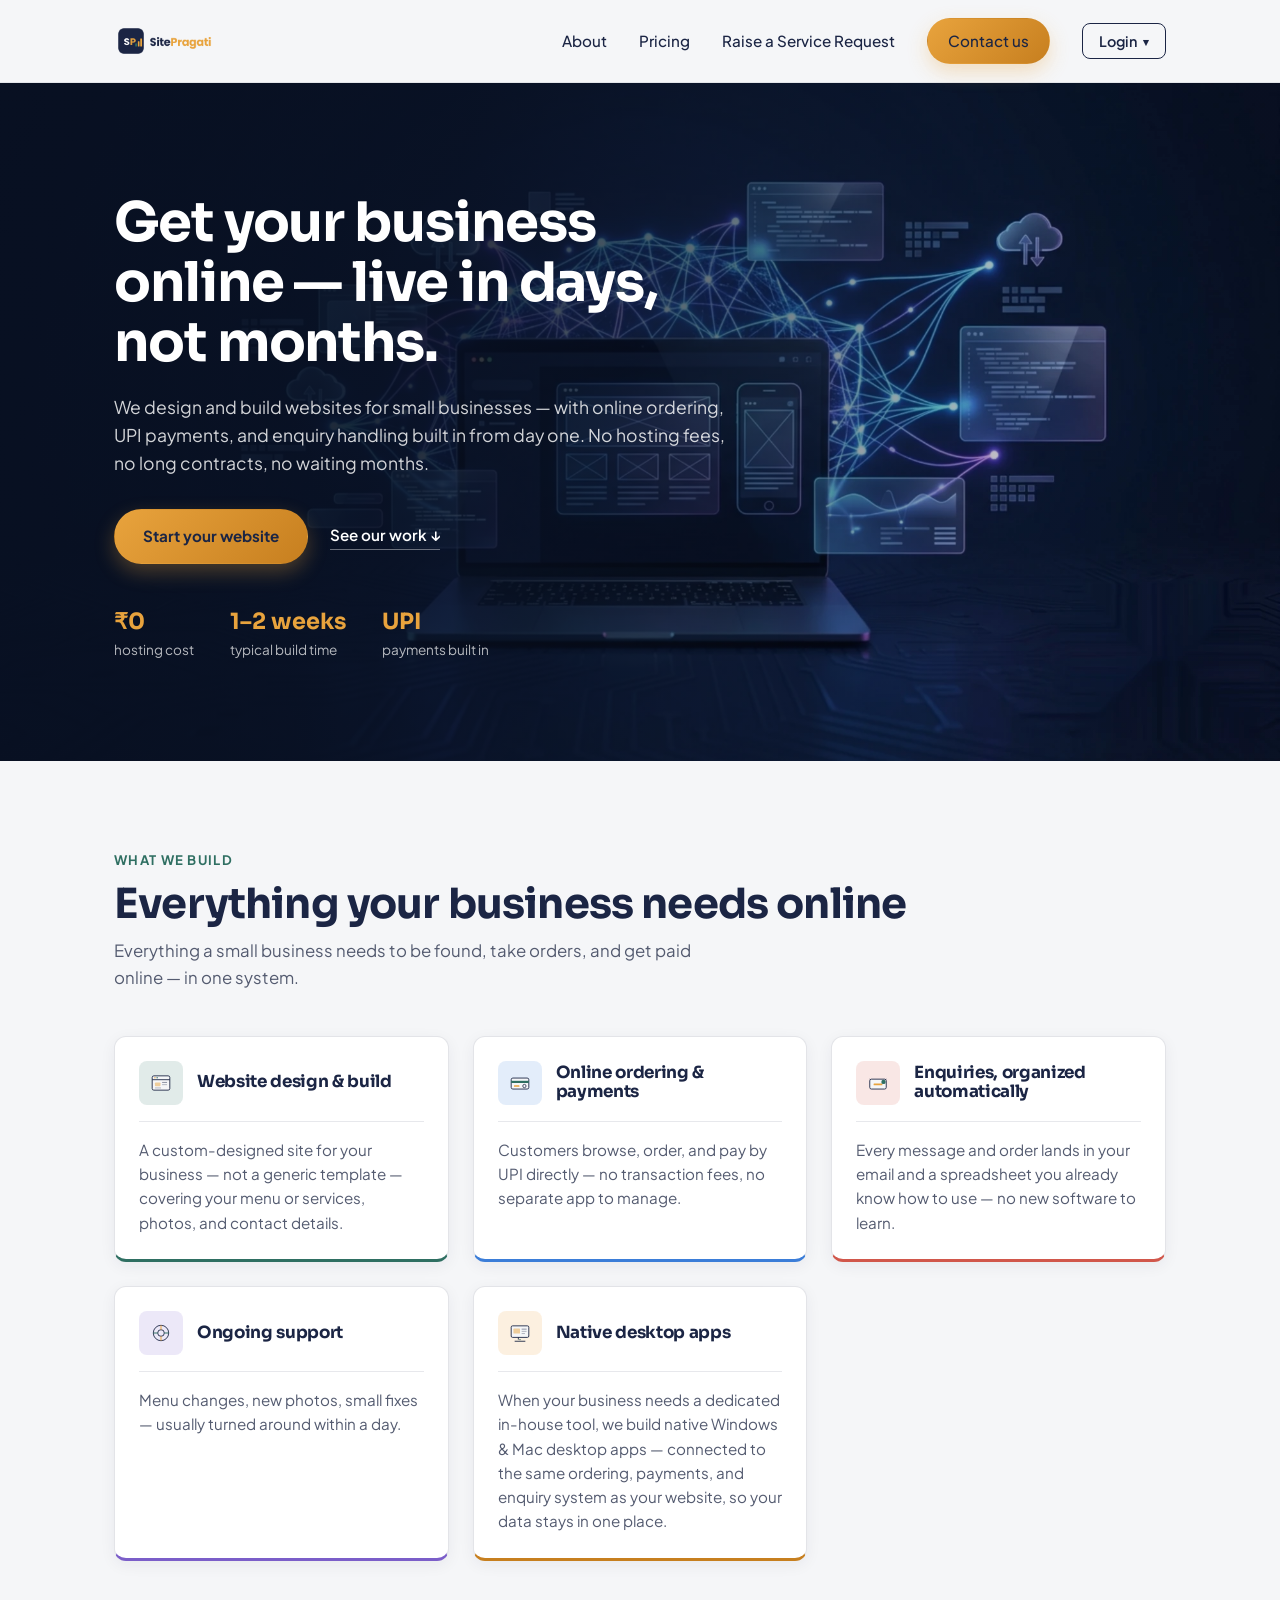
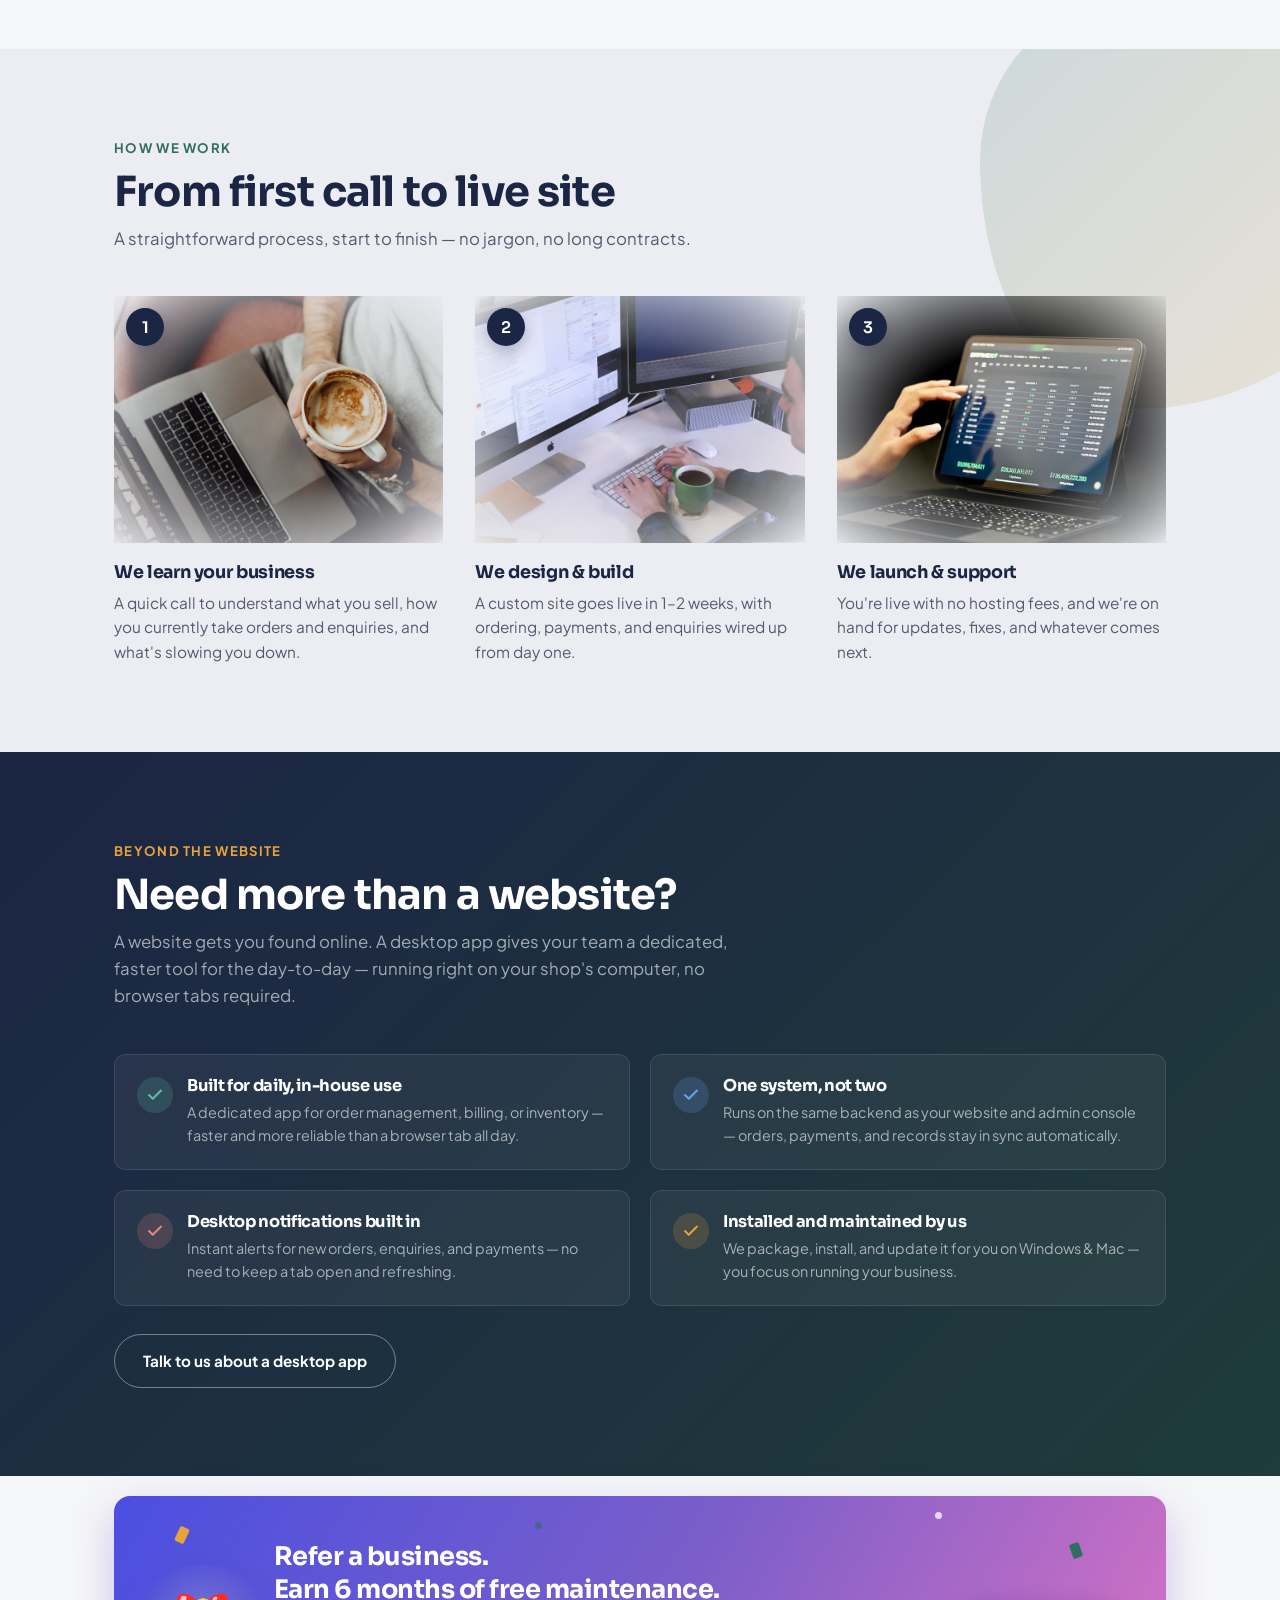
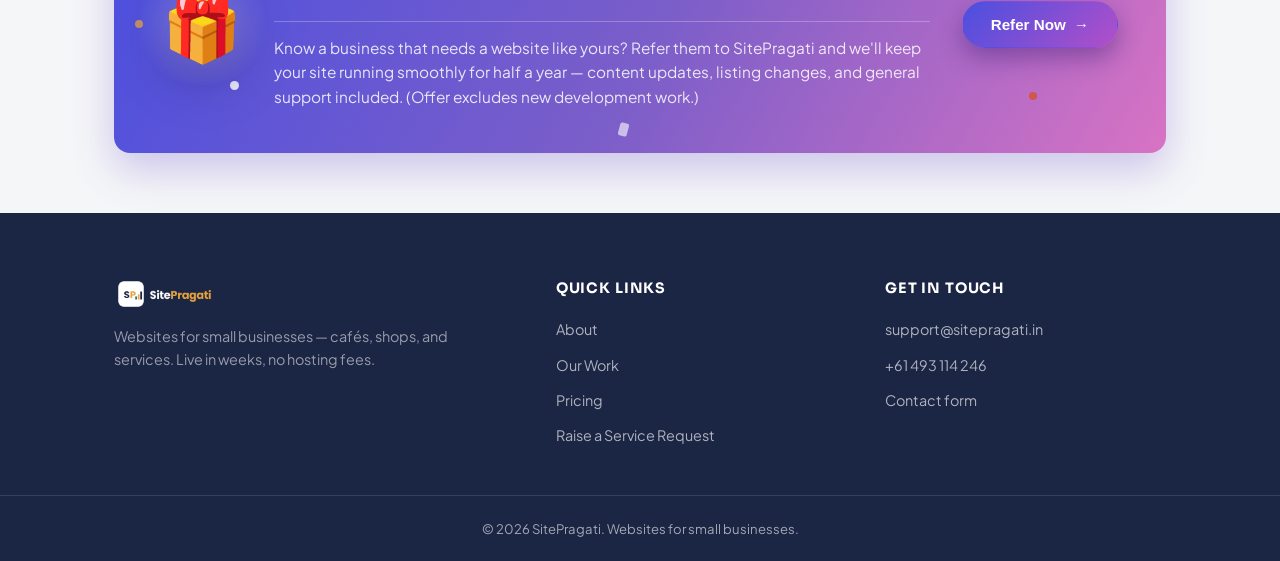
==== commit f70fa709: "Remove "For cafés, shops & local services" eyebrow from hero Drops the pill badge above the hero hea" ====
--- a/index.html
+++ b/index.html
@@ -48,7 +48,6 @@
     </div>
     <div class="wrap">
       <div class="hero-copy">
-        <span class="hero-eyebrow"><span class="dot"></span> For cafés, shops &amp; local services</span>
         <h1>Get your business online — live in days, not months.</h1>
         <p>We design and build websites for small businesses — with online ordering, UPI payments, and enquiry handling built in from day one. No hosting fees, no long contracts, no waiting months.</p>
         <div class="hero-actions">
--- a/style.css
+++ b/style.css
@@ -149,13 +149,7 @@
 }
 .hero .wrap{position:relative; z-index:1; width:100%;}
 .hero-copy{max-width:620px;}
-.hero-eyebrow{
-  display:inline-flex; align-items:center; gap:8px; background:rgba(255,255,255,0.1);
-  border:1px solid rgba(255,255,255,0.25); border-radius:999px; padding:7px 16px;
-  font-size:0.82rem; font-weight:600; color:#fff; margin-bottom:18px;
-}
-.hero-eyebrow .dot{width:7px; height:7px; border-radius:50%; background:var(--amber); flex-shrink:0;}
-.hero-copy h1{font-size:clamp(2.3rem, 4.8vw, 3.4rem); max-width:17ch; margin-bottom:20px; color:#fff;}
+.hero-copy h1{font-size:clamp(2.3rem, 4.8vw, 3.4rem); max-width:17ch; margin-top:0; margin-bottom:20px; color:#fff;}
 .hero-copy p{color:rgba(255,255,255,0.82); font-size:1.1rem; max-width:48ch; margin-bottom:32px;}
 .hero-actions{display:flex; align-items:center; gap:22px; flex-wrap:wrap; margin-bottom:40px;}
 .hero-link{font-weight:600; font-size:0.95rem; color:#fff; border-bottom:1.5px solid rgba(255,255,255,0.4); padding-bottom:2px;}
